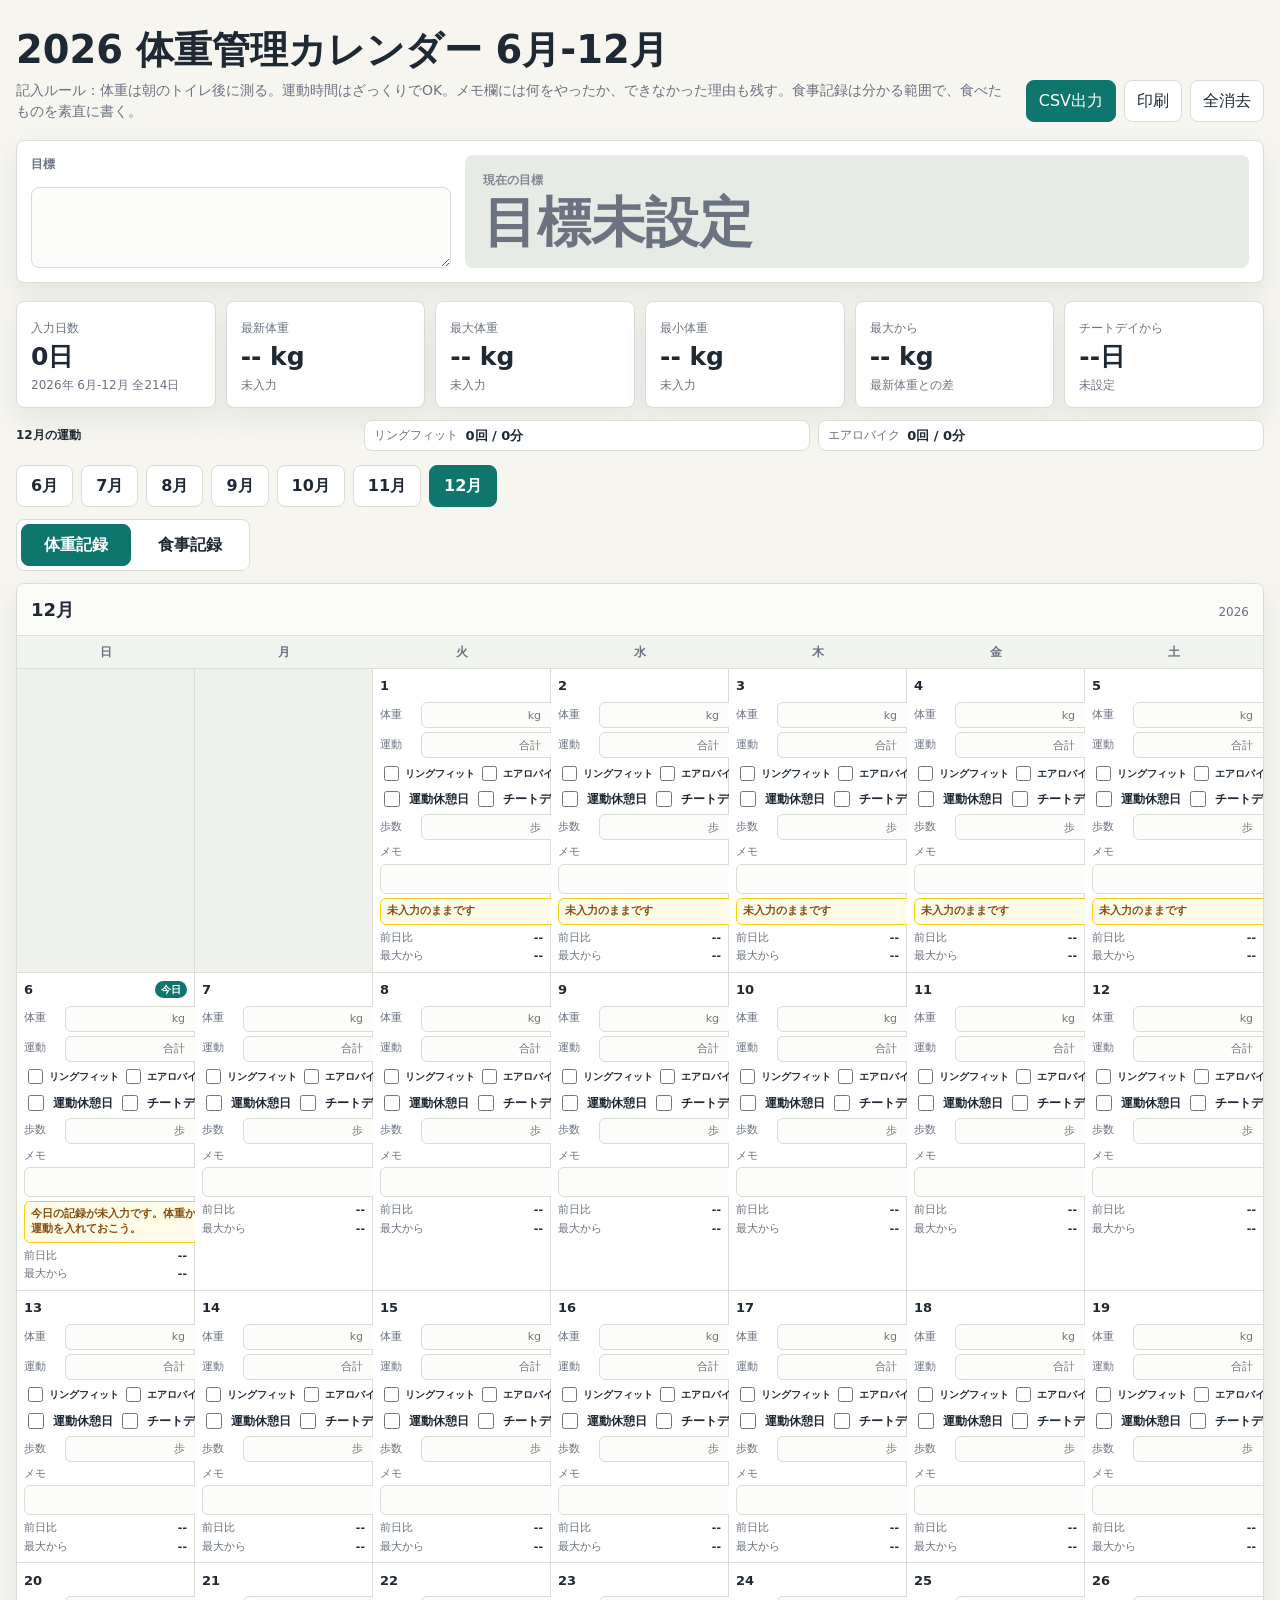
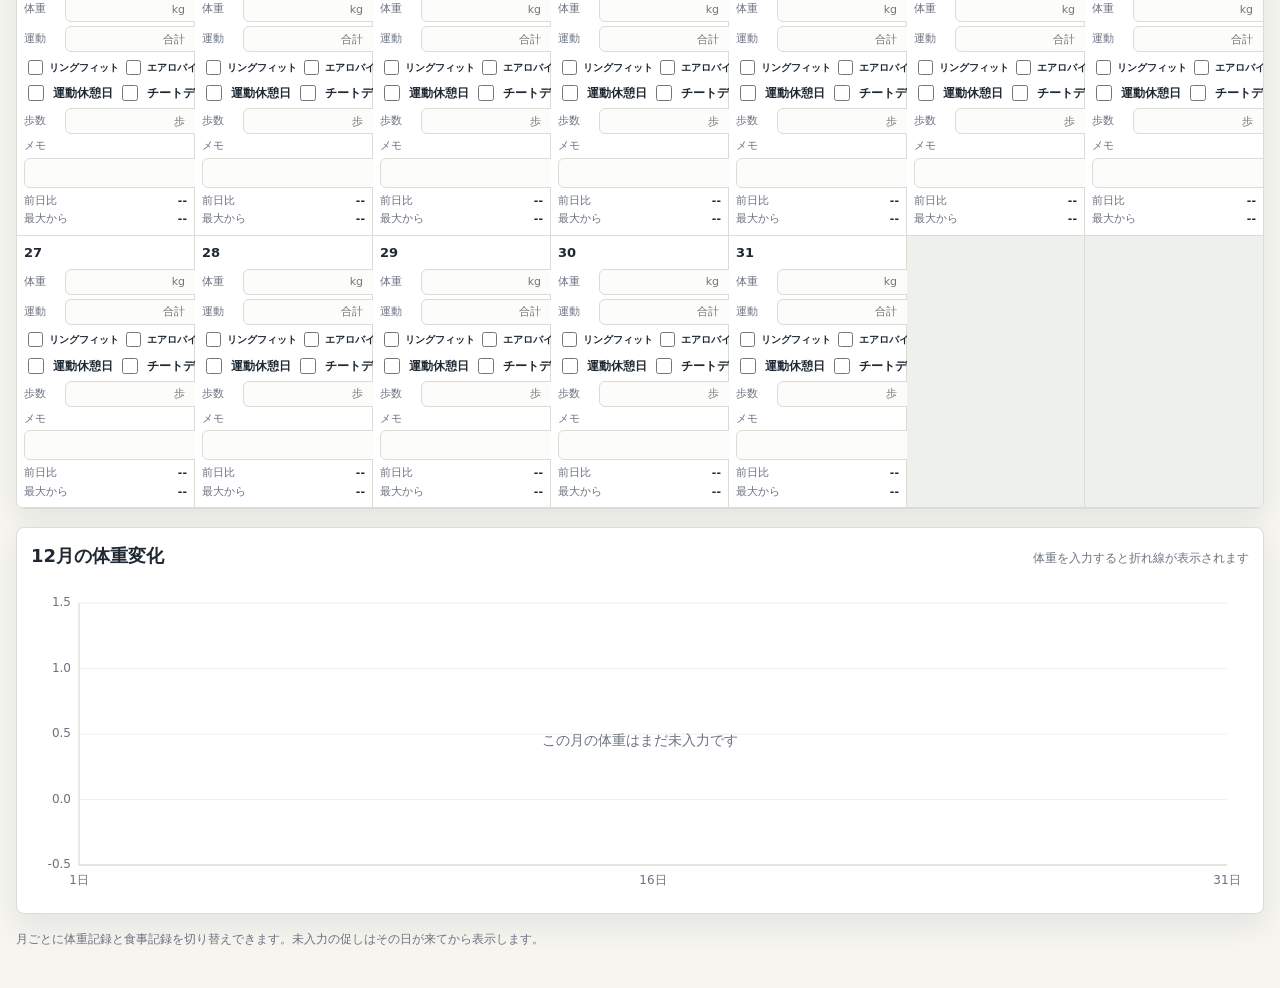
==== index.html @ 71cd5edc "Rename weight_calendar_2026.html to index.html" ====
<!doctype html>
<html lang="ja">
<head>
  <meta charset="utf-8">
  <meta name="viewport" content="width=device-width, initial-scale=1">
  <title>2026 体重管理カレンダー 6月-12月</title>
  <style>
    :root {
      color-scheme: light;
      --bg: #f6f5f0;
      --panel: #ffffff;
      --ink: #1f2933;
      --muted: #6b7280;
      --line: #d9ddd5;
      --accent: #0f766e;
      --accent-dark: #115e59;
      --gain: #b42318;
      --loss: #047857;
      --empty: #eef0eb;
      --shadow: 0 12px 30px rgba(31, 41, 51, 0.08);
    }

    * {
      box-sizing: border-box;
    }

    body {
      margin: 0;
      background: var(--bg);
      color: var(--ink);
      font-family: "Yu Gothic", "Hiragino Kaku Gothic ProN", Meiryo, system-ui, sans-serif;
      line-height: 1.5;
    }

    button,
    input {
      font: inherit;
    }

    .app {
      width: min(1480px, calc(100% - 32px));
      margin: 0 auto;
      padding: 28px 0 40px;
    }

    .topbar {
      display: grid;
      grid-template-columns: minmax(240px, 1fr) auto;
      gap: 18px;
      align-items: end;
      margin-bottom: 18px;
    }

    h1 {
      margin: 0;
      font-size: clamp(28px, 3vw, 42px);
      letter-spacing: 0;
      line-height: 1.15;
    }

    .subtitle {
      margin: 8px 0 0;
      color: var(--muted);
      font-size: 14px;
    }

    .actions {
      display: flex;
      flex-wrap: wrap;
      justify-content: flex-end;
      gap: 8px;
    }

    .button {
      min-height: 38px;
      border: 1px solid var(--line);
      border-radius: 8px;
      background: var(--panel);
      color: var(--ink);
      cursor: pointer;
      padding: 8px 12px;
    }

    .button.primary {
      border-color: var(--accent);
      background: var(--accent);
      color: #fff;
    }

    .button:hover {
      border-color: var(--accent);
    }

    .goal-panel {
      display: grid;
      grid-template-columns: minmax(240px, 420px) minmax(260px, 1fr);
      gap: 14px;
      align-items: stretch;
      margin-bottom: 18px;
      border: 1px solid var(--line);
      border-radius: 8px;
      background: var(--panel);
      box-shadow: var(--shadow);
      padding: 14px;
    }

    .goal-editor {
      display: grid;
      gap: 6px;
      color: var(--muted);
      font-size: 12px;
      font-weight: 700;
    }

    .goal-input {
      width: 100%;
      min-height: 74px;
      border: 1px solid var(--line);
      border-radius: 8px;
      background: #fcfcfb;
      color: var(--ink);
      padding: 9px 10px;
      resize: vertical;
    }

    .goal-input:focus {
      outline: 2px solid rgba(15, 118, 110, 0.2);
      border-color: var(--accent);
      background: #fff;
    }

    .goal-display {
      display: grid;
      align-content: center;
      min-height: 110px;
      border-radius: 8px;
      background: #0f766e;
      color: #fff;
      padding: 16px 18px;
    }

    .goal-display .label {
      font-size: 12px;
      font-weight: 700;
      opacity: 0.82;
    }

    .goal-display .text {
      margin-top: 5px;
      font-size: clamp(28px, 4.2vw, 58px);
      font-weight: 800;
      line-height: 1.08;
      white-space: pre-wrap;
      overflow-wrap: anywhere;
    }

    .goal-display.empty {
      background: #e7ebe5;
      color: var(--muted);
    }

    .summary {
      display: grid;
      grid-template-columns: repeat(6, minmax(150px, 1fr));
      gap: 10px;
      margin-bottom: 18px;
    }

    .metric {
      min-height: 86px;
      border: 1px solid var(--line);
      border-radius: 8px;
      background: var(--panel);
      box-shadow: var(--shadow);
      padding: 13px 14px;
    }

    .metric .label {
      color: var(--muted);
      font-size: 12px;
    }

    .metric .value {
      display: block;
      margin-top: 4px;
      font-size: 25px;
      font-weight: 700;
      line-height: 1.1;
    }

    .metric .note {
      display: block;
      margin-top: 5px;
      color: var(--muted);
      font-size: 12px;
      min-height: 18px;
    }

    .monthly-exercise-summary {
      display: grid;
      grid-template-columns: auto repeat(2, minmax(170px, auto));
      gap: 8px;
      align-items: center;
      margin: -6px 0 14px;
      color: var(--muted);
      font-size: 12px;
    }

    .exercise-summary-title {
      font-weight: 700;
      color: var(--ink);
    }

    .exercise-summary-item {
      display: inline-flex;
      align-items: center;
      gap: 7px;
      min-height: 30px;
      border: 1px solid var(--line);
      border-radius: 8px;
      background: var(--panel);
      padding: 5px 9px;
    }

    .exercise-summary-item b {
      color: var(--ink);
      font-size: 13px;
    }

    .month-tabs {
      display: flex;
      flex-wrap: wrap;
      gap: 8px;
      margin: 0 0 12px;
    }

    .view-tabs {
      display: inline-flex;
      gap: 4px;
      margin: 0 0 12px;
      border: 1px solid var(--line);
      border-radius: 8px;
      background: var(--panel);
      padding: 4px;
    }

    .tab-button,
    .view-button {
      min-height: 38px;
      border: 1px solid var(--line);
      border-radius: 8px;
      background: var(--panel);
      color: var(--ink);
      cursor: pointer;
      padding: 8px 14px;
      font-weight: 700;
    }

    .view-button {
      border-color: transparent;
      min-width: 110px;
    }

    .tab-button[aria-selected="true"],
    .view-button[aria-selected="true"] {
      border-color: var(--accent);
      background: var(--accent);
      color: #fff;
    }

    .months {
      display: block;
    }

    .month {
      border: 1px solid var(--line);
      border-radius: 8px;
      background: var(--panel);
      box-shadow: var(--shadow);
      overflow: hidden;
    }

    .month[hidden] {
      display: none;
    }

    .chart-panel {
      margin-top: 18px;
      border: 1px solid var(--line);
      border-radius: 8px;
      background: var(--panel);
      box-shadow: var(--shadow);
      padding: 14px;
    }

    .chart-title {
      display: flex;
      justify-content: space-between;
      align-items: baseline;
      gap: 12px;
      margin-bottom: 10px;
    }

    .chart-title strong {
      font-size: 18px;
    }

    .chart-title span {
      color: var(--muted);
      font-size: 12px;
    }

    .chart-wrap {
      position: relative;
      width: 100%;
      height: 320px;
    }

    #weightChart {
      display: block;
      width: 100%;
      height: 100%;
    }

    .calendar-view[hidden] {
      display: none;
    }

    .month-title {
      display: flex;
      align-items: baseline;
      justify-content: space-between;
      gap: 10px;
      padding: 12px 14px;
      border-bottom: 1px solid var(--line);
      background: #fbfbf8;
    }

    .month-title strong {
      font-size: 18px;
    }

    .month-title span {
      color: var(--muted);
      font-size: 12px;
    }

    .weekdays,
    .days {
      display: grid;
      grid-template-columns: repeat(7, minmax(0, 1fr));
    }

    .weekdays {
      border-bottom: 1px solid var(--line);
      background: #f1f3ef;
    }

    .weekday {
      padding: 7px 4px;
      color: var(--muted);
      text-align: center;
      font-size: 12px;
      font-weight: 700;
    }

    .day {
      min-height: 214px;
      border-right: 1px solid var(--line);
      border-bottom: 1px solid var(--line);
      padding: 7px;
      background: #fff;
    }

    .day:nth-child(7n) {
      border-right: 0;
    }

    .day.blank {
      background: var(--empty);
    }

    .date-row {
      display: flex;
      justify-content: space-between;
      align-items: center;
      gap: 4px;
      min-height: 20px;
      margin-bottom: 6px;
    }

    .date-num {
      font-size: 13px;
      font-weight: 700;
    }

    .today-badge {
      display: none;
      border-radius: 999px;
      background: var(--accent);
      color: #fff;
      padding: 1px 6px;
      font-size: 10px;
      font-weight: 700;
    }

    .day.today .today-badge {
      display: inline-block;
    }

    .fields {
      display: grid;
      gap: 4px;
    }

    .field {
      display: grid;
      grid-template-columns: 36px minmax(0, 1fr);
      align-items: center;
      gap: 5px;
      color: var(--muted);
      font-size: 11px;
    }

    .field span {
      white-space: nowrap;
    }

    .memo-field {
      display: grid;
      gap: 3px;
      color: var(--muted);
      font-size: 11px;
    }

    .meal-fields {
      display: grid;
      gap: 6px;
    }

    .meal-toggle-grid {
      display: grid;
      grid-template-columns: repeat(4, minmax(0, 1fr));
      gap: 4px;
    }

    .meal-toggle {
      display: flex;
      align-items: center;
      justify-content: flex-start;
      gap: 3px;
      min-height: 24px;
      color: var(--ink);
      font-size: 10px;
      font-weight: 700;
      white-space: nowrap;
    }

    .meal-toggle input {
      width: 14px;
      height: 14px;
      accent-color: var(--accent);
    }

    .meal-note-row {
      display: none;
    }

    .meal-note-row.active {
      display: grid;
    }

    .rest-row {
      display: flex;
      align-items: center;
      gap: 6px;
      min-height: 22px;
      color: var(--ink);
      font-size: 12px;
      font-weight: 700;
    }

    .daily-checks {
      display: grid;
      grid-template-columns: 1fr 1fr;
      gap: 4px;
    }

    .exercise-checks {
      display: grid;
      grid-template-columns: 1fr 1fr;
      gap: 3px;
    }

    .exercise-check {
      display: flex;
      align-items: center;
      gap: 3px;
      min-height: 22px;
      color: var(--ink);
      font-size: 10px;
      font-weight: 700;
      white-space: nowrap;
    }

    .exercise-check input {
      width: 15px;
      height: 15px;
      accent-color: var(--accent);
    }

    .rest-row input {
      width: 16px;
      height: 16px;
      accent-color: var(--accent);
    }

    .steps-field {
      display: grid;
    }

    .input-reminder {
      display: none;
      border: 1px solid #facc15;
      border-radius: 6px;
      background: #fefce8;
      color: #854d0e;
      padding: 5px 6px;
      font-size: 11px;
      font-weight: 700;
      line-height: 1.35;
    }

    .day.needs-input .input-reminder {
      display: block;
    }

    .weight-input,
    .minutes-input,
    .ring-fit-minutes-input,
    .exercise-bike-minutes-input,
    .steps-input,
    .memo-input {
      width: 100%;
      border: 1px solid var(--line);
      border-radius: 6px;
      padding: 5px 6px;
      background: #fcfcfb;
      color: var(--ink);
      text-align: right;
    }

    .weight-input,
    .minutes-input,
    .ring-fit-minutes-input,
    .exercise-bike-minutes-input,
    .steps-input {
      height: 26px;
    }

    .exercise-time-field {
      display: none;
    }

    .exercise-time-field.active {
      display: grid;
    }

    .memo-input,
    .meal-note-input {
      width: 100%;
      min-height: 30px;
      border: 1px solid var(--line);
      border-radius: 6px;
      background: #fcfcfb;
      color: var(--ink);
      padding: 5px 6px;
      font-size: 10px;
      resize: vertical;
      text-align: left;
    }

    .weight-input:focus,
    .minutes-input:focus,
    .ring-fit-minutes-input:focus,
    .exercise-bike-minutes-input:focus,
    .steps-input:focus,
    .meal-note-input:focus,
    .memo-input:focus {
      outline: 2px solid rgba(15, 118, 110, 0.2);
      border-color: var(--accent);
      background: #fff;
    }

    .calc {
      display: grid;
      gap: 2px;
      margin-top: 5px;
      font-size: 11px;
      color: var(--muted);
    }

    .calc-row {
      display: flex;
      justify-content: space-between;
      gap: 5px;
      min-height: 16px;
    }

    .calc-row b {
      color: var(--ink);
      font-weight: 700;
      white-space: nowrap;
    }

    .plus {
      color: var(--gain) !important;
    }

    .minus {
      color: var(--loss) !important;
    }

    .zero {
      color: var(--muted) !important;
    }

    .footer-note {
      margin: 16px 0 0;
      color: var(--muted);
      font-size: 12px;
    }

    @media (max-width: 1180px) {
      .summary {
        grid-template-columns: repeat(3, minmax(150px, 1fr));
      }

      .monthly-exercise-summary {
        grid-template-columns: 1fr;
      }

      .goal-panel {
        grid-template-columns: 1fr;
      }
    }

    @media (max-width: 760px) {
      .app {
        width: min(100% - 18px, 1480px);
        padding-top: 18px;
      }

      .topbar {
        grid-template-columns: 1fr;
        align-items: start;
      }

      .actions {
        justify-content: flex-start;
      }

      .summary {
        grid-template-columns: repeat(2, minmax(0, 1fr));
      }

      .day {
        min-height: 220px;
        padding: 5px;
      }

      .field {
        grid-template-columns: 32px minmax(0, 1fr);
      }
    }

    @media print {
      body {
        background: #fff;
      }

      .app {
        width: 100%;
        padding: 0;
      }

      .actions,
      .footer-note {
        display: none;
      }

      .month,
      .metric {
        break-inside: avoid;
        box-shadow: none;
      }
    }
  </style>
</head>
<body>
  <main class="app">
    <section class="topbar" aria-label="体重管理カレンダー">
      <div>
        <h1>2026 体重管理カレンダー 6月-12月</h1>
        <p class="subtitle">記入ルール：体重は朝のトイレ後に測る。運動時間はざっくりでOK。メモ欄には何をやったか、できなかった理由も残す。食事記録は分かる範囲で、食べたものを素直に書く。</p>
      </div>
      <div class="actions">
        <button class="button primary" id="exportCsv" type="button">CSV出力</button>
        <button class="button" id="printPage" type="button">印刷</button>
        <button class="button" id="clearAll" type="button">全消去</button>
      </div>
    </section>

    <section class="goal-panel" aria-label="目標">
      <label class="goal-editor">
        <span>目標</span>
        <textarea class="goal-input" id="goalInput" rows="3" aria-label="目標を入力"></textarea>
      </label>
      <div class="goal-display empty" id="goalDisplay" aria-live="polite">
        <span class="label">現在の目標</span>
        <span class="text" id="goalText">目標未設定</span>
      </div>
    </section>

    <section class="summary" aria-label="年間サマリー">
      <div class="metric">
        <span class="label">入力日数</span>
        <span class="value" id="countValue">0日</span>
        <span class="note">2026年 6月-12月 全214日</span>
      </div>
      <div class="metric">
        <span class="label">最新体重</span>
        <span class="value" id="latestValue">-- kg</span>
        <span class="note" id="latestDate">未入力</span>
      </div>
      <div class="metric">
        <span class="label">最大体重</span>
        <span class="value" id="maxValue">-- kg</span>
        <span class="note" id="maxDate">未入力</span>
      </div>
      <div class="metric">
        <span class="label">最小体重</span>
        <span class="value" id="minValue">-- kg</span>
        <span class="note" id="minDate">未入力</span>
      </div>
      <div class="metric">
        <span class="label">最大から</span>
        <span class="value" id="fromMaxValue">-- kg</span>
        <span class="note">最新体重との差</span>
      </div>
      <div class="metric">
        <span class="label">チートデイから</span>
        <span class="value" id="cheatDayValue">--日</span>
        <span class="note" id="cheatDayDate">未設定</span>
      </div>
    </section>

    <section class="monthly-exercise-summary" aria-label="月別運動サマリー">
      <span class="exercise-summary-title" id="monthlyExerciseTitle">6月の運動</span>
      <span class="exercise-summary-item">リングフィット <b id="ringFitMonthSummary">0回 / 0分</b></span>
      <span class="exercise-summary-item">エアロバイク <b id="exerciseBikeMonthSummary">0回 / 0分</b></span>
    </section>

    <nav class="month-tabs" id="monthTabs" aria-label="月切り替え"></nav>
    <nav class="view-tabs" id="viewTabs" aria-label="記録切り替え">
      <button class="view-button" type="button" data-view="body" aria-selected="true">体重記録</button>
      <button class="view-button" type="button" data-view="meal" aria-selected="false">食事記録</button>
    </nav>
    <section class="months" id="months" aria-label="2026年カレンダー"></section>

    <section class="chart-panel" aria-label="月別体重変化グラフ">
      <div class="chart-title">
        <strong id="chartTitle">体重変化</strong>
        <span id="chartNote">入力済み体重を日別に表示</span>
      </div>
      <div class="chart-wrap">
        <canvas id="weightChart" aria-label="体重変化の折れ線グラフ"></canvas>
      </div>
    </section>

    <p class="footer-note">月ごとに体重記録と食事記録を切り替えできます。未入力の促しはその日が来てから表示します。</p>
  </main>

  <script>
    const YEAR = 2026;
    const START_MONTH = 6;
    const END_MONTH = 12;
    const STORAGE_KEY = "weight-calendar-2026";
    const ACTIVITY_STORAGE_KEY = "weight-calendar-2026-activity";
    const MEAL_STORAGE_KEY = "weight-calendar-2026-meals";
    const GOAL_STORAGE_KEY = "weight-calendar-2026-goal";
    const monthNames = ["1月", "2月", "3月", "4月", "5月", "6月", "7月", "8月", "9月", "10月", "11月", "12月"];
    const weekdays = ["日", "月", "火", "水", "木", "金", "土"];
    const goalInput = document.getElementById("goalInput");
    const goalDisplay = document.getElementById("goalDisplay");
    const goalText = document.getElementById("goalText");
    const monthTabsEl = document.getElementById("monthTabs");
    const viewTabsEl = document.getElementById("viewTabs");
    const monthsEl = document.getElementById("months");
    const monthlyExerciseTitle = document.getElementById("monthlyExerciseTitle");
    const ringFitMonthSummary = document.getElementById("ringFitMonthSummary");
    const exerciseBikeMonthSummary = document.getElementById("exerciseBikeMonthSummary");
    const chartCanvas = document.getElementById("weightChart");
    const chartTitle = document.getElementById("chartTitle");
    const chartNote = document.getElementById("chartNote");
    const inputs = new Map();
    let weights = loadWeights();
    let activities = loadActivities();
    let meals = loadMeals();
    let goal = loadGoal();
    let activeMonth = START_MONTH;
    let activeView = "body";
    pruneWeightsToVisibleRange();
    pruneActivitiesToVisibleRange();
    pruneMealsToVisibleRange();
    updateGoalDisplay(goal);

    function dateKey(year, month, day) {
      return `${year}-${String(month).padStart(2, "0")}-${String(day).padStart(2, "0")}`;
    }

    function formatDate(key) {
      const [, month, day] = key.split("-");
      return `${Number(month)}月${Number(day)}日`;
    }

    function loadWeights() {
      try {
        const raw = localStorage.getItem(STORAGE_KEY);
        return raw ? JSON.parse(raw) : {};
      } catch {
        return {};
      }
    }

    function loadActivities() {
      try {
        const raw = localStorage.getItem(ACTIVITY_STORAGE_KEY);
        return raw ? JSON.parse(raw) : {};
      } catch {
        return {};
      }
    }

    function loadMeals() {
      try {
        const raw = localStorage.getItem(MEAL_STORAGE_KEY);
        return raw ? JSON.parse(raw) : {};
      } catch {
        return {};
      }
    }

    function loadGoal() {
      return localStorage.getItem(GOAL_STORAGE_KEY) ?? "";
    }

    function saveWeights() {
      localStorage.setItem(STORAGE_KEY, JSON.stringify(weights));
    }

    function saveActivities() {
      localStorage.setItem(ACTIVITY_STORAGE_KEY, JSON.stringify(activities));
    }

    function saveMeals() {
      localStorage.setItem(MEAL_STORAGE_KEY, JSON.stringify(meals));
    }

    function saveGoal() {
      localStorage.setItem(GOAL_STORAGE_KEY, goal);
    }

    function updateGoalDisplay(value) {
      const text = value.trim();
      goalInput.value = value;
      goalDisplay.classList.toggle("empty", text === "");
      goalText.textContent = text || "目標未設定";
    }

    function pruneWeightsToVisibleRange() {
      const visibleKeys = new Set(allDateKeys());
      let changed = false;
      for (const key of Object.keys(weights)) {
        if (!visibleKeys.has(key)) {
          delete weights[key];
          changed = true;
        }
      }
      if (changed) saveWeights();
    }

    function pruneActivitiesToVisibleRange() {
      const visibleKeys = new Set(allDateKeys());
      let changed = false;
      for (const key of Object.keys(activities)) {
        if (!visibleKeys.has(key)) {
          delete activities[key];
          changed = true;
        }
      }
      if (changed) saveActivities();
    }

    function pruneMealsToVisibleRange() {
      const visibleKeys = new Set(allDateKeys());
      let changed = false;
      for (const key of Object.keys(meals)) {
        if (!visibleKeys.has(key)) {
          delete meals[key];
          changed = true;
        }
      }
      if (changed) saveMeals();
    }

    function getActivity(key) {
      return {
        minutes: "",
        ringFitMinutes: "",
        exerciseBikeMinutes: "",
        rest: false,
        cheatDay: false,
        steps: "",
        ringFit: false,
        exerciseBike: false,
        memo: "",
        ...(activities[key] ?? {})
      };
    }

    function setActivityField(key, field, value) {
      const current = getActivity(key);
      const next = { ...current, [field]: value };
      if (
        next.minutes === "" &&
        next.ringFitMinutes === "" &&
        next.exerciseBikeMinutes === "" &&
        !next.rest &&
        !next.cheatDay &&
        next.steps === "" &&
        !next.ringFit &&
        !next.exerciseBike &&
        next.memo === ""
      ) {
        delete activities[key];
      } else {
        activities[key] = next;
      }
      saveActivities();
      updateMonthlyExerciseSummary();
    }

    function parseMinutes(value) {
      if (value === "") return 0;
      const minutes = Number(value);
      return Number.isFinite(minutes) ? minutes : 0;
    }

    function calculateExerciseTotal(activity) {
      const hasSplitMinutes = activity.ringFitMinutes !== "" || activity.exerciseBikeMinutes !== "";
      const total = parseMinutes(activity.ringFitMinutes) + parseMinutes(activity.exerciseBikeMinutes);
      if (total > 0) return String(total);
      if (activity.rest) return "0";
      if (!hasSplitMinutes) return activity.minutes ?? "";
      return "";
    }

    function updateExerciseTotal(minutesInput, ringFitMinutesInput, exerciseBikeMinutesInput, restChecked) {
      const total = parseMinutes(ringFitMinutesInput.value) + parseMinutes(exerciseBikeMinutesInput.value);
      minutesInput.value = total > 0 ? String(total) : restChecked ? "0" : "";
      return minutesInput.value;
    }

    function toggleExerciseTimeField(row, checked) {
      row.classList.toggle("active", checked);
    }

    function formatExerciseMinutes(minutes) {
      if (minutes < 60) return `${minutes}分`;
      const hours = Math.floor(minutes / 60);
      const restMinutes = minutes % 60;
      return restMinutes === 0 ? `${hours}時間` : `${hours}時間${restMinutes}分`;
    }

    function getMonthlyExerciseStats(month) {
      const daysInMonth = new Date(YEAR, month, 0).getDate();
      const stats = {
        ringFitCount: 0,
        ringFitMinutes: 0,
        exerciseBikeCount: 0,
        exerciseBikeMinutes: 0
      };

      for (let day = 1; day <= daysInMonth; day += 1) {
        const activity = getActivity(dateKey(YEAR, month, day));
        if (activity.ringFit) stats.ringFitCount += 1;
        if (activity.exerciseBike) stats.exerciseBikeCount += 1;
        stats.ringFitMinutes += parseMinutes(activity.ringFitMinutes);
        stats.exerciseBikeMinutes += parseMinutes(activity.exerciseBikeMinutes);
      }

      return stats;
    }

    function updateMonthlyExerciseSummary() {
      const stats = getMonthlyExerciseStats(activeMonth);
      monthlyExerciseTitle.textContent = `${activeMonth}月の運動`;
      ringFitMonthSummary.textContent = `${stats.ringFitCount}回 / ${formatExerciseMinutes(stats.ringFitMinutes)}`;
      exerciseBikeMonthSummary.textContent = `${stats.exerciseBikeCount}回 / ${formatExerciseMinutes(stats.exerciseBikeMinutes)}`;
    }

    function getMeal(key) {
      const meal = meals[key] ?? {};
      const breakfast = meal.breakfast ?? meal.memo ?? "";
      const lunch = meal.lunch ?? "";
      const dinner = meal.dinner ?? "";
      const snack = meal.snack ?? "";
      return {
        breakfast,
        breakfastEnabled: meal.breakfastEnabled ?? breakfast !== "",
        lunch,
        lunchEnabled: meal.lunchEnabled ?? lunch !== "",
        dinner,
        dinnerEnabled: meal.dinnerEnabled ?? dinner !== "",
        snack,
        snackEnabled: meal.snackEnabled ?? snack !== ""
      };
    }

    function setMealField(key, field, value) {
      const current = getMeal(key);
      const next = { ...current, [field]: value };
      if (
        next.breakfast === "" &&
        !next.breakfastEnabled &&
        next.lunch === "" &&
        !next.lunchEnabled &&
        next.dinner === "" &&
        !next.dinnerEnabled &&
        next.snack === "" &&
        !next.snackEnabled
      ) {
        delete meals[key];
      } else {
        meals[key] = next;
      }
      saveMeals();
    }

    function ensureMealBullet(input) {
      if (input.value.trim() !== "") return;
      input.value = "・";
      autoResizeTextarea(input);
    }

    function autoResizeTextarea(input) {
      input.style.height = "auto";
      input.style.height = `${input.scrollHeight}px`;
    }

    function handleMealBulletKeydown(event) {
      if (event.key !== "Enter") return;
      event.preventDefault();

      const input = event.currentTarget;
      const start = input.selectionStart;
      const end = input.selectionEnd;
      const insert = "\n・";
      input.value = `${input.value.slice(0, start)}${insert}${input.value.slice(end)}`;
      const cursor = start + insert.length;
      input.setSelectionRange(cursor, cursor);
      autoResizeTextarea(input);
      input.dispatchEvent(new Event("input", { bubbles: true }));
    }

    function isPastDate(key) {
      const [year, month, day] = key.split("-").map(Number);
      const target = new Date(year, month - 1, day);
      const today = new Date();
      today.setHours(0, 0, 0, 0);
      return target < today;
    }

    function isTodayDate(key) {
      const [year, month, day] = key.split("-").map(Number);
      const today = new Date();
      return today.getFullYear() === year && today.getMonth() + 1 === month && today.getDate() === day;
    }

    function hasDateArrived(key) {
      const [year, month, day] = key.split("-").map(Number);
      const target = new Date(year, month - 1, day);
      const today = new Date();
      today.setHours(0, 0, 0, 0);
      return target <= today;
    }

    function localDateFromKey(key) {
      const [year, month, day] = key.split("-").map(Number);
      const date = new Date(year, month - 1, day);
      date.setHours(0, 0, 0, 0);
      return date;
    }

    function updateCheatDaySummary() {
      const today = new Date();
      today.setHours(0, 0, 0, 0);
      const latestCheatKey = allDateKeys()
        .filter((key) => getActivity(key).cheatDay && localDateFromKey(key) <= today)
        .at(-1);

      if (!latestCheatKey) {
        document.getElementById("cheatDayValue").textContent = "--日";
        document.getElementById("cheatDayDate").textContent = "未設定";
        return;
      }

      const diffDays = Math.round((today - localDateFromKey(latestCheatKey)) / 86400000);
      document.getElementById("cheatDayValue").textContent = `${diffDays}日`;
      document.getElementById("cheatDayDate").textContent = `前回 ${formatDate(latestCheatKey)}`;
    }

    function updateInputReminder(dayEl, key, weightValue, minutesValue, restChecked, stepsValue, memoValue) {
      const reminderEl = dayEl.querySelector("[data-input-reminder]");
      const ringFitChecked = dayEl.querySelector(".ring-fit-check")?.checked ?? false;
      const exerciseBikeChecked = dayEl.querySelector(".exercise-bike-check")?.checked ?? false;
      const cheatDayChecked = dayEl.querySelector(".cheat-day-check")?.checked ?? false;
      const hasAnyInput = weightValue !== "" || minutesValue !== "" || restChecked || cheatDayChecked || stepsValue !== "" || ringFitChecked || exerciseBikeChecked || memoValue.trim() !== "";
      const showReminder = hasDateArrived(key) && !hasAnyInput;
      dayEl.classList.toggle("needs-input", showReminder);

      if (!showReminder) {
        reminderEl.textContent = "";
      } else if (isTodayDate(key)) {
        reminderEl.textContent = "今日の記録が未入力です。体重か運動を入れておこう。";
      } else {
        reminderEl.textContent = "未入力のままです";
      }
    }

    function clearInputReminders() {
      document.querySelectorAll(".day.needs-input").forEach((day) => {
        day.classList.remove("needs-input");
        const reminderEl = day.querySelector("[data-input-reminder]");
        if (reminderEl) reminderEl.textContent = "";
      });
    }

    function parseWeight(value) {
      if (value === "" || value == null) return null;
      const number = Number(value);
      return Number.isFinite(number) ? number : null;
    }

    function signed(value) {
      if (value == null) return "--";
      const rounded = Math.round(value * 10) / 10;
      if (Object.is(rounded, -0) || rounded === 0) return "+0.0";
      return `${rounded > 0 ? "+" : ""}${rounded.toFixed(1)}`;
    }

    function classForDiff(value) {
      if (value == null) return "";
      if (value > 0) return "plus";
      if (value < 0) return "minus";
      return "zero";
    }

    function allDateKeys() {
      const keys = [];
      for (let month = START_MONTH; month <= END_MONTH; month += 1) {
        const days = new Date(YEAR, month, 0).getDate();
        for (let day = 1; day <= days; day += 1) {
          keys.push(dateKey(YEAR, month, day));
        }
      }
      return keys;
    }

    function previousDateKey(key) {
      const [year, month, day] = key.split("-").map(Number);
      const date = new Date(year, month - 1, day);
      date.setDate(date.getDate() - 1);
      if (date.getFullYear() !== YEAR || date.getMonth() + 1 < START_MONTH) return null;
      return dateKey(date.getFullYear(), date.getMonth() + 1, date.getDate());
    }

    function getEntries() {
      return allDateKeys()
        .map((key) => ({ key, weight: parseWeight(weights[key]) }))
        .filter((entry) => entry.weight != null);
    }

    function getStats() {
      const entries = getEntries();
      if (entries.length === 0) return { entries };

      const latest = entries[entries.length - 1];
      const max = entries.reduce((best, entry) => entry.weight > best.weight ? entry : best, entries[0]);
      const min = entries.reduce((best, entry) => entry.weight < best.weight ? entry : best, entries[0]);
      return { entries, latest, max, min };
    }

    function updateSummary(stats) {
      document.getElementById("countValue").textContent = `${stats.entries.length}日`;
      updateCheatDaySummary();

      if (stats.entries.length === 0) {
        document.getElementById("latestValue").textContent = "-- kg";
        document.getElementById("latestDate").textContent = "未入力";
        document.getElementById("maxValue").textContent = "-- kg";
        document.getElementById("maxDate").textContent = "未入力";
        document.getElementById("minValue").textContent = "-- kg";
        document.getElementById("minDate").textContent = "未入力";
        document.getElementById("fromMaxValue").textContent = "-- kg";
        document.getElementById("fromMaxValue").className = "value";
        return;
      }

      const fromMax = stats.latest.weight - stats.max.weight;
      const fromMaxEl = document.getElementById("fromMaxValue");
      document.getElementById("latestValue").textContent = `${stats.latest.weight.toFixed(1)} kg`;
      document.getElementById("latestDate").textContent = formatDate(stats.latest.key);
      document.getElementById("maxValue").textContent = `${stats.max.weight.toFixed(1)} kg`;
      document.getElementById("maxDate").textContent = formatDate(stats.max.key);
      document.getElementById("minValue").textContent = `${stats.min.weight.toFixed(1)} kg`;
      document.getElementById("minDate").textContent = formatDate(stats.min.key);
      fromMaxEl.textContent = `${signed(fromMax)} kg`;
      fromMaxEl.className = `value ${classForDiff(fromMax)}`;
    }

    function updateCalculations() {
      const stats = getStats();
      const maxWeight = stats.max ? stats.max.weight : null;

      for (const key of allDateKeys()) {
        const weight = parseWeight(weights[key]);
        const dayEl = document.querySelector(`[data-day="${key}"]`);
        const prevEl = dayEl.querySelector("[data-prev]");
        const maxEl = dayEl.querySelector("[data-max]");

        if (weight == null) {
          prevEl.textContent = "--";
          prevEl.className = "";
          maxEl.textContent = "--";
          maxEl.className = "";
          continue;
        }

        const previousKey = previousDateKey(key);
        const previousWeight = previousKey ? parseWeight(weights[previousKey]) : null;
        const prevDiff = previousWeight == null ? null : weight - previousWeight;
        const maxDiff = maxWeight == null ? null : weight - maxWeight;

        prevEl.textContent = prevDiff == null ? "--" : `${signed(prevDiff)} kg`;
        prevEl.className = classForDiff(prevDiff);
        maxEl.textContent = maxDiff == null ? "--" : `${signed(maxDiff)} kg`;
        maxEl.className = classForDiff(maxDiff);
      }

      updateSummary(stats);
      updateMonthlyExerciseSummary();
      drawWeightChart(activeMonth);
    }

    function drawWeightChart(month) {
      const ctx = chartCanvas.getContext("2d");
      const rect = chartCanvas.getBoundingClientRect();
      const dpr = window.devicePixelRatio || 1;
      const width = Math.max(320, Math.floor(rect.width));
      const height = Math.max(220, Math.floor(rect.height));
      chartCanvas.width = Math.floor(width * dpr);
      chartCanvas.height = Math.floor(height * dpr);
      ctx.setTransform(dpr, 0, 0, dpr, 0, 0);
      ctx.clearRect(0, 0, width, height);

      const daysInMonth = new Date(YEAR, month, 0).getDate();
      const points = [];
      for (let day = 1; day <= daysInMonth; day += 1) {
        const key = dateKey(YEAR, month, day);
        const weight = parseWeight(weights[key]);
        if (weight != null) points.push({ day, weight });
      }

      chartTitle.textContent = `${monthNames[month - 1]}の体重変化`;
      chartNote.textContent = points.length > 0 ? `${points.length}日分入力済み` : "体重を入力すると折れ線が表示されます";

      const padding = { top: 24, right: 22, bottom: 34, left: 48 };
      const plotWidth = width - padding.left - padding.right;
      const plotHeight = height - padding.top - padding.bottom;
      const axisColor = "#cfd6cf";
      const gridColor = "#edf0ea";
      const textColor = "#6b7280";
      const lineColor = "#0f766e";

      ctx.lineWidth = 1;
      ctx.strokeStyle = gridColor;
      ctx.fillStyle = textColor;
      ctx.font = "12px system-ui, sans-serif";
      ctx.textAlign = "right";
      ctx.textBaseline = "middle";

      const rawMin = points.length ? Math.min(...points.map((point) => point.weight)) : 0;
      const rawMax = points.length ? Math.max(...points.map((point) => point.weight)) : 1;
      const rangePad = Math.max(0.5, (rawMax - rawMin) * 0.18);
      let minWeight = Math.floor((rawMin - rangePad) * 10) / 10;
      let maxWeight = Math.ceil((rawMax + rangePad) * 10) / 10;
      if (minWeight === maxWeight) {
        minWeight -= 0.5;
        maxWeight += 0.5;
      }

      for (let i = 0; i <= 4; i += 1) {
        const y = padding.top + (plotHeight / 4) * i;
        const value = maxWeight - ((maxWeight - minWeight) / 4) * i;
        ctx.beginPath();
        ctx.moveTo(padding.left, y);
        ctx.lineTo(width - padding.right, y);
        ctx.stroke();
        ctx.fillText(`${value.toFixed(1)}`, padding.left - 8, y);
      }

      ctx.strokeStyle = axisColor;
      ctx.beginPath();
      ctx.moveTo(padding.left, padding.top);
      ctx.lineTo(padding.left, height - padding.bottom);
      ctx.lineTo(width - padding.right, height - padding.bottom);
      ctx.stroke();

      ctx.fillStyle = textColor;
      ctx.textAlign = "center";
      ctx.textBaseline = "top";
      const xLabels = [1, Math.ceil(daysInMonth / 2), daysInMonth];
      xLabels.forEach((day) => {
        const x = padding.left + ((day - 1) / (daysInMonth - 1)) * plotWidth;
        ctx.fillText(`${day}日`, x, height - padding.bottom + 10);
      });

      if (points.length === 0) {
        ctx.fillStyle = textColor;
        ctx.font = "14px system-ui, sans-serif";
        ctx.fillText("この月の体重はまだ未入力です", width / 2, padding.top + plotHeight / 2);
        return;
      }

      const toX = (day) => padding.left + ((day - 1) / (daysInMonth - 1)) * plotWidth;
      const toY = (weight) => padding.top + ((maxWeight - weight) / (maxWeight - minWeight)) * plotHeight;

      if (points.length > 1) {
        ctx.strokeStyle = lineColor;
        ctx.lineWidth = 3;
        ctx.beginPath();
        points.forEach((point, index) => {
          const x = toX(point.day);
          const y = toY(point.weight);
          if (index === 0) ctx.moveTo(x, y);
          else ctx.lineTo(x, y);
        });
        ctx.stroke();
      }

      points.forEach((point) => {
        const x = toX(point.day);
        const y = toY(point.weight);
        ctx.fillStyle = "#ffffff";
        ctx.strokeStyle = lineColor;
        ctx.lineWidth = 2;
        ctx.beginPath();
        ctx.arc(x, y, 4, 0, Math.PI * 2);
        ctx.fill();
        ctx.stroke();
      });
    }

    function setActiveMonth(month) {
      activeMonth = month;
      document.querySelectorAll(".tab-button").forEach((button) => {
        const selected = Number(button.dataset.month) === month;
        button.setAttribute("aria-selected", String(selected));
      });

      document.querySelectorAll(".month").forEach((section) => {
        section.hidden = Number(section.dataset.month) !== month;
      });
      updateMonthlyExerciseSummary();
      drawWeightChart(activeMonth);
    }

    function setActiveView(view) {
      activeView = view;
      viewTabsEl.querySelectorAll(".view-button").forEach((button) => {
        button.setAttribute("aria-selected", String(button.dataset.view === view));
      });
      document.querySelectorAll(".calendar-view").forEach((viewEl) => {
        viewEl.hidden = viewEl.dataset.view !== view;
      });
    }

    function renderCalendar() {
      const today = new Date();
      const todayKey = today.getFullYear() === YEAR ? dateKey(YEAR, today.getMonth() + 1, today.getDate()) : "";
      const currentMonth = today.getFullYear() === YEAR && today.getMonth() + 1 >= START_MONTH && today.getMonth() + 1 <= END_MONTH
        ? today.getMonth() + 1
        : START_MONTH;
      activeMonth = currentMonth;

      for (let month = START_MONTH; month <= END_MONTH; month += 1) {
        const tabButton = document.createElement("button");
        tabButton.className = "tab-button";
        tabButton.type = "button";
        tabButton.dataset.month = String(month);
        tabButton.setAttribute("role", "tab");
        tabButton.setAttribute("aria-selected", "false");
        tabButton.textContent = monthNames[month - 1];
        tabButton.addEventListener("click", () => setActiveMonth(month));
        monthTabsEl.appendChild(tabButton);

        const section = document.createElement("section");
        section.className = "month";
        section.dataset.month = String(month);
        section.hidden = month !== currentMonth;
        section.innerHTML = `
          <div class="month-title">
            <strong>${monthNames[month - 1]}</strong>
            <span>${YEAR}</span>
          </div>
          <div class="calendar-view body-view" data-view="body">
            <div class="weekdays">${weekdays.map((day) => `<div class="weekday">${day}</div>`).join("")}</div>
            <div class="days body-days"></div>
          </div>
          <div class="calendar-view meal-view" data-view="meal" hidden>
            <div class="weekdays">${weekdays.map((day) => `<div class="weekday">${day}</div>`).join("")}</div>
            <div class="days meal-days"></div>
          </div>
        `;

        const daysEl = section.querySelector(".body-days");
        const mealDaysEl = section.querySelector(".meal-days");
        const firstDay = new Date(YEAR, month - 1, 1).getDay();
        const daysInMonth = new Date(YEAR, month, 0).getDate();

        for (let i = 0; i < firstDay; i += 1) {
          const blank = document.createElement("div");
          blank.className = "day blank";
          daysEl.appendChild(blank);
          mealDaysEl.appendChild(blank.cloneNode());
        }

        for (let day = 1; day <= daysInMonth; day += 1) {
          const key = dateKey(YEAR, month, day);
          const dayEl = document.createElement("div");
          dayEl.className = `day${key === todayKey ? " today" : ""}`;
          dayEl.dataset.day = key;
          const activity = getActivity(key);
          if (activity.rest) dayEl.classList.add("rest");
          dayEl.innerHTML = `
            <div class="date-row">
              <span class="date-num">${day}</span>
              <span class="today-badge">今日</span>
            </div>
            <div class="fields">
              <label class="field">
                <span>体重</span>
                <input class="weight-input" inputmode="decimal" type="number" min="0" max="300" step="0.1" aria-label="${month}月${day}日の体重" placeholder="kg">
              </label>
              <label class="field">
                <span>運動</span>
                <input class="minutes-input" inputmode="numeric" type="number" min="0" max="1200" step="1" aria-label="${month}月${day}日の運動時間合計" placeholder="合計" readonly>
              </label>
              <div class="exercise-checks">
                <label class="exercise-check">
                  <input class="ring-fit-check" type="checkbox" aria-label="${month}月${day}日にリングフィットを実施">
                  <span>リングフィット</span>
                </label>
                <label class="exercise-check">
                  <input class="exercise-bike-check" type="checkbox" aria-label="${month}月${day}日にエアロバイクを実施">
                  <span>エアロバイク</span>
                </label>
              </div>
              <label class="field exercise-time-field" data-exercise-time-row="ringFit">
                <span>リング</span>
                <input class="ring-fit-minutes-input" inputmode="numeric" type="number" min="0" max="600" step="1" aria-label="${month}月${day}日のリングフィット時間" placeholder="分">
              </label>
              <label class="field exercise-time-field" data-exercise-time-row="exerciseBike">
                <span>バイク</span>
                <input class="exercise-bike-minutes-input" inputmode="numeric" type="number" min="0" max="600" step="1" aria-label="${month}月${day}日のエアロバイク時間" placeholder="分">
              </label>
              <div class="daily-checks">
                <label class="rest-row">
                  <input class="rest-check" type="checkbox" aria-label="${month}月${day}日を運動休憩日にする">
                  <span>運動休憩日</span>
                </label>
                <label class="rest-row">
                  <input class="cheat-day-check" type="checkbox" aria-label="${month}月${day}日をチートデイにする">
                  <span>チートデイ</span>
                </label>
              </div>
              <label class="field steps-field">
                <span>歩数</span>
                <input class="steps-input" inputmode="numeric" type="number" min="0" max="100000" step="1" aria-label="${month}月${day}日の歩数" placeholder="歩">
              </label>
              <label class="memo-field">
                <span>メモ</span>
                <textarea class="memo-input" rows="1" aria-label="${month}月${day}日のメモ"></textarea>
              </label>
              <div class="input-reminder" data-input-reminder aria-live="polite"></div>
            </div>
            <div class="calc" aria-live="polite">
              <span class="calc-row"><span>前日比</span><b data-prev>--</b></span>
              <span class="calc-row"><span>最大から</span><b data-max>--</b></span>
            </div>
          `;

          const input = dayEl.querySelector(".weight-input");
          const minutesInput = dayEl.querySelector(".minutes-input");
          const ringFitMinutesInput = dayEl.querySelector(".ring-fit-minutes-input");
          const exerciseBikeMinutesInput = dayEl.querySelector(".exercise-bike-minutes-input");
          const ringFitTimeRow = dayEl.querySelector('[data-exercise-time-row="ringFit"]');
          const exerciseBikeTimeRow = dayEl.querySelector('[data-exercise-time-row="exerciseBike"]');
          const restCheck = dayEl.querySelector(".rest-check");
          const cheatDayCheck = dayEl.querySelector(".cheat-day-check");
          const stepsInput = dayEl.querySelector(".steps-input");
          const ringFitCheck = dayEl.querySelector(".ring-fit-check");
          const exerciseBikeCheck = dayEl.querySelector(".exercise-bike-check");
          const memoInput = dayEl.querySelector(".memo-input");
          input.value = weights[key] ?? "";
          ringFitMinutesInput.value = activity.ringFitMinutes ?? "";
          exerciseBikeMinutesInput.value = activity.exerciseBikeMinutes ?? "";
          minutesInput.value = calculateExerciseTotal(activity);
          restCheck.checked = Boolean(activity.rest);
          cheatDayCheck.checked = Boolean(activity.cheatDay);
          stepsInput.value = activity.steps ?? "";
          ringFitCheck.checked = Boolean(activity.ringFit);
          exerciseBikeCheck.checked = Boolean(activity.exerciseBike);
          toggleExerciseTimeField(ringFitTimeRow, ringFitCheck.checked);
          toggleExerciseTimeField(exerciseBikeTimeRow, exerciseBikeCheck.checked);
          memoInput.value = activity.memo ?? "";
          updateInputReminder(dayEl, key, input.value, minutesInput.value, restCheck.checked, stepsInput.value, memoInput.value);
          input.addEventListener("input", () => {
            const value = parseWeight(input.value);
            if (value == null) {
              delete weights[key];
            } else {
              weights[key] = value.toFixed(1);
            }
            saveWeights();
            updateInputReminder(dayEl, key, input.value, minutesInput.value, restCheck.checked, stepsInput.value, memoInput.value);
            updateCalculations();
          });
          restCheck.addEventListener("change", () => {
            dayEl.classList.toggle("rest", restCheck.checked);
            setActivityField(key, "rest", restCheck.checked);
            setActivityField(key, "minutes", updateExerciseTotal(minutesInput, ringFitMinutesInput, exerciseBikeMinutesInput, restCheck.checked));
            updateInputReminder(dayEl, key, input.value, minutesInput.value, restCheck.checked, stepsInput.value, memoInput.value);
          });
          cheatDayCheck.addEventListener("change", () => {
            setActivityField(key, "cheatDay", cheatDayCheck.checked);
            updateInputReminder(dayEl, key, input.value, minutesInput.value, restCheck.checked, stepsInput.value, memoInput.value);
            updateCheatDaySummary();
          });
          stepsInput.addEventListener("input", () => {
            setActivityField(key, "steps", stepsInput.value);
            updateInputReminder(dayEl, key, input.value, minutesInput.value, restCheck.checked, stepsInput.value, memoInput.value);
          });
          ringFitCheck.addEventListener("change", () => {
            setActivityField(key, "ringFit", ringFitCheck.checked);
            toggleExerciseTimeField(ringFitTimeRow, ringFitCheck.checked);
            if (!ringFitCheck.checked) {
              ringFitMinutesInput.value = "";
              setActivityField(key, "ringFitMinutes", "");
            }
            setActivityField(key, "minutes", updateExerciseTotal(minutesInput, ringFitMinutesInput, exerciseBikeMinutesInput, restCheck.checked));
            updateInputReminder(dayEl, key, input.value, minutesInput.value, restCheck.checked, stepsInput.value, memoInput.value);
          });
          exerciseBikeCheck.addEventListener("change", () => {
            setActivityField(key, "exerciseBike", exerciseBikeCheck.checked);
            toggleExerciseTimeField(exerciseBikeTimeRow, exerciseBikeCheck.checked);
            if (!exerciseBikeCheck.checked) {
              exerciseBikeMinutesInput.value = "";
              setActivityField(key, "exerciseBikeMinutes", "");
            }
            setActivityField(key, "minutes", updateExerciseTotal(minutesInput, ringFitMinutesInput, exerciseBikeMinutesInput, restCheck.checked));
            updateInputReminder(dayEl, key, input.value, minutesInput.value, restCheck.checked, stepsInput.value, memoInput.value);
          });
          ringFitMinutesInput.addEventListener("input", () => {
            setActivityField(key, "ringFitMinutes", ringFitMinutesInput.value);
            setActivityField(key, "minutes", updateExerciseTotal(minutesInput, ringFitMinutesInput, exerciseBikeMinutesInput, restCheck.checked));
            updateInputReminder(dayEl, key, input.value, minutesInput.value, restCheck.checked, stepsInput.value, memoInput.value);
          });
          exerciseBikeMinutesInput.addEventListener("input", () => {
            setActivityField(key, "exerciseBikeMinutes", exerciseBikeMinutesInput.value);
            setActivityField(key, "minutes", updateExerciseTotal(minutesInput, ringFitMinutesInput, exerciseBikeMinutesInput, restCheck.checked));
            updateInputReminder(dayEl, key, input.value, minutesInput.value, restCheck.checked, stepsInput.value, memoInput.value);
          });
          memoInput.addEventListener("input", () => {
            setActivityField(key, "memo", memoInput.value);
            updateInputReminder(dayEl, key, input.value, minutesInput.value, restCheck.checked, stepsInput.value, memoInput.value);
          });
          inputs.set(key, input);
          daysEl.appendChild(dayEl);

          const meal = getMeal(key);
          const mealDayEl = document.createElement("div");
          mealDayEl.className = `day meal-day${key === todayKey ? " today" : ""}`;
          mealDayEl.dataset.mealDay = key;
          mealDayEl.innerHTML = `
            <div class="date-row">
              <span class="date-num">${day}</span>
              <span class="today-badge">今日</span>
            </div>
            <div class="meal-fields">
              <div class="meal-toggle-grid" aria-label="${month}月${day}日の食事区分">
                <label class="meal-toggle">
                  <input class="meal-toggle-input" data-meal-toggle="breakfast" type="checkbox" aria-label="${month}月${day}日の朝食欄を表示">
                  <span>朝</span>
                </label>
                <label class="meal-toggle">
                  <input class="meal-toggle-input" data-meal-toggle="lunch" type="checkbox" aria-label="${month}月${day}日の昼食欄を表示">
                  <span>昼</span>
                </label>
                <label class="meal-toggle">
                  <input class="meal-toggle-input" data-meal-toggle="dinner" type="checkbox" aria-label="${month}月${day}日の夕食欄を表示">
                  <span>夜</span>
                </label>
                <label class="meal-toggle">
                  <input class="meal-toggle-input" data-meal-toggle="snack" type="checkbox" aria-label="${month}月${day}日の間食欄を表示">
                  <span>間食</span>
                </label>
              </div>
              <label class="memo-field meal-note-row" data-meal-row="breakfast">
                <span>朝</span>
                <textarea class="meal-note-input" data-meal-field="breakfast" rows="1" aria-label="${month}月${day}日の朝食"></textarea>
              </label>
              <label class="memo-field meal-note-row" data-meal-row="lunch">
                <span>昼</span>
                <textarea class="meal-note-input" data-meal-field="lunch" rows="1" aria-label="${month}月${day}日の昼食"></textarea>
              </label>
              <label class="memo-field meal-note-row" data-meal-row="dinner">
                <span>夜</span>
                <textarea class="meal-note-input" data-meal-field="dinner" rows="1" aria-label="${month}月${day}日の夕食"></textarea>
              </label>
              <label class="memo-field meal-note-row" data-meal-row="snack">
                <span>間食</span>
                <textarea class="meal-note-input" data-meal-field="snack" rows="1" aria-label="${month}月${day}日の間食"></textarea>
              </label>
            </div>
          `;

          mealDayEl.querySelectorAll(".meal-note-input").forEach((mealInput) => {
            mealInput.value = meal[mealInput.dataset.mealField] ?? "";
            autoResizeTextarea(mealInput);
            mealInput.addEventListener("keydown", handleMealBulletKeydown);
            mealInput.addEventListener("input", () => {
              autoResizeTextarea(mealInput);
              setMealField(key, mealInput.dataset.mealField, mealInput.value);
            });
          });
          mealDayEl.querySelectorAll(".meal-toggle-input").forEach((mealToggle) => {
            const field = mealToggle.dataset.mealToggle;
            const row = mealDayEl.querySelector(`[data-meal-row="${field}"]`);
            const input = mealDayEl.querySelector(`[data-meal-field="${field}"]`);
            mealToggle.checked = Boolean(meal[`${field}Enabled`]);
            row.classList.toggle("active", mealToggle.checked);
            if (mealToggle.checked) ensureMealBullet(input);
            mealToggle.addEventListener("change", () => {
              row.classList.toggle("active", mealToggle.checked);
              setMealField(key, `${field}Enabled`, mealToggle.checked);
              if (mealToggle.checked) {
                ensureMealBullet(input);
                setMealField(key, field, input.value);
                input.focus();
                input.setSelectionRange(input.value.length, input.value.length);
              }
              if (!mealToggle.checked) {
                input.value = "";
                setMealField(key, field, "");
              }
            });
          });
          mealDaysEl.appendChild(mealDayEl);
        }

        const totalCells = firstDay + daysInMonth;
        const trailing = (7 - (totalCells % 7)) % 7;
        for (let i = 0; i < trailing; i += 1) {
          const blank = document.createElement("div");
          blank.className = "day blank";
          daysEl.appendChild(blank);
          mealDaysEl.appendChild(blank.cloneNode());
        }

        monthsEl.appendChild(section);
      }

      setActiveMonth(currentMonth);
      setActiveView(activeView);
      updateCalculations();
    }

    function exportCsv() {
      const stats = getStats();
      const maxWeight = stats.max ? stats.max.weight : null;
      const rows = [["date", "weight_kg", "previous_day_diff_kg", "diff_from_max_kg", "exercise_minutes", "ring_fit_minutes", "exercise_bike_minutes", "exercise_rest_day", "cheat_day", "steps", "ring_fit", "exercise_bike", "memo", "meal_breakfast", "meal_lunch", "meal_dinner", "meal_snack"]];

      for (const key of allDateKeys()) {
        const weight = parseWeight(weights[key]);
        const activity = getActivity(key);
        const meal = getMeal(key);
        const exerciseTotal = calculateExerciseTotal(activity);
        if (weight == null) {
          rows.push([key, "", "", "", exerciseTotal, activity.ringFitMinutes ?? "", activity.exerciseBikeMinutes ?? "", activity.rest ? "1" : "", activity.cheatDay ? "1" : "", activity.steps ?? "", activity.ringFit ? "1" : "", activity.exerciseBike ? "1" : "", activity.memo ?? "", meal.breakfast ?? "", meal.lunch ?? "", meal.dinner ?? "", meal.snack ?? ""]);
          continue;
        }

        const previousKey = previousDateKey(key);
        const previousWeight = previousKey ? parseWeight(weights[previousKey]) : null;
        const prevDiff = previousWeight == null ? "" : (weight - previousWeight).toFixed(1);
        const maxDiff = maxWeight == null ? "" : (weight - maxWeight).toFixed(1);
        rows.push([key, weight.toFixed(1), prevDiff, maxDiff, exerciseTotal, activity.ringFitMinutes ?? "", activity.exerciseBikeMinutes ?? "", activity.rest ? "1" : "", activity.cheatDay ? "1" : "", activity.steps ?? "", activity.ringFit ? "1" : "", activity.exerciseBike ? "1" : "", activity.memo ?? "", meal.breakfast ?? "", meal.lunch ?? "", meal.dinner ?? "", meal.snack ?? ""]);
      }

      const csv = rows.map((row) => row.map(csvEscape).join(",")).join("\n");
      const blob = new Blob([csv], { type: "text/csv;charset=utf-8" });
      const url = URL.createObjectURL(blob);
      const link = document.createElement("a");
      link.href = url;
      link.download = "weight_calendar_2026_06_12.csv";
      link.click();
      URL.revokeObjectURL(url);
    }

    function csvEscape(value) {
      const text = String(value ?? "");
      return /[",\n\r]/.test(text) ? `"${text.replaceAll('"', '""')}"` : text;
    }

    goalInput.addEventListener("input", () => {
      goal = goalInput.value;
      saveGoal();
      updateGoalDisplay(goal);
    });

    viewTabsEl.querySelectorAll(".view-button").forEach((button) => {
      button.addEventListener("click", () => setActiveView(button.dataset.view));
    });

    window.addEventListener("resize", () => {
      drawWeightChart(activeMonth);
    });

    document.getElementById("exportCsv").addEventListener("click", exportCsv);
    document.getElementById("printPage").addEventListener("click", () => window.print());
    document.getElementById("clearAll").addEventListener("click", () => {
      if (!confirm("2026年6月以降の入力データをすべて消去しますか？")) return;
      weights = {};
      activities = {};
      meals = {};
      saveWeights();
      saveActivities();
      saveMeals();
      for (const input of inputs.values()) input.value = "";
      document.querySelectorAll(".minutes-input, .ring-fit-minutes-input, .exercise-bike-minutes-input, .steps-input, .memo-input, .meal-note-input").forEach((input) => {
        input.value = "";
        if (input.classList.contains("meal-note-input")) autoResizeTextarea(input);
      });
      document.querySelectorAll(".rest-check, .cheat-day-check, .ring-fit-check, .exercise-bike-check, .meal-toggle-input").forEach((input) => {
        input.checked = false;
      });
      document.querySelectorAll(".meal-note-row.active").forEach((row) => {
        row.classList.remove("active");
      });
      document.querySelectorAll(".exercise-time-field.active").forEach((row) => {
        row.classList.remove("active");
      });
      document.querySelectorAll(".day.rest").forEach((day) => {
        day.classList.remove("rest");
      });
      clearInputReminders();
      updateCalculations();
      updateCheatDaySummary();
    });

    renderCalendar();
  </script>
</body>
</html>
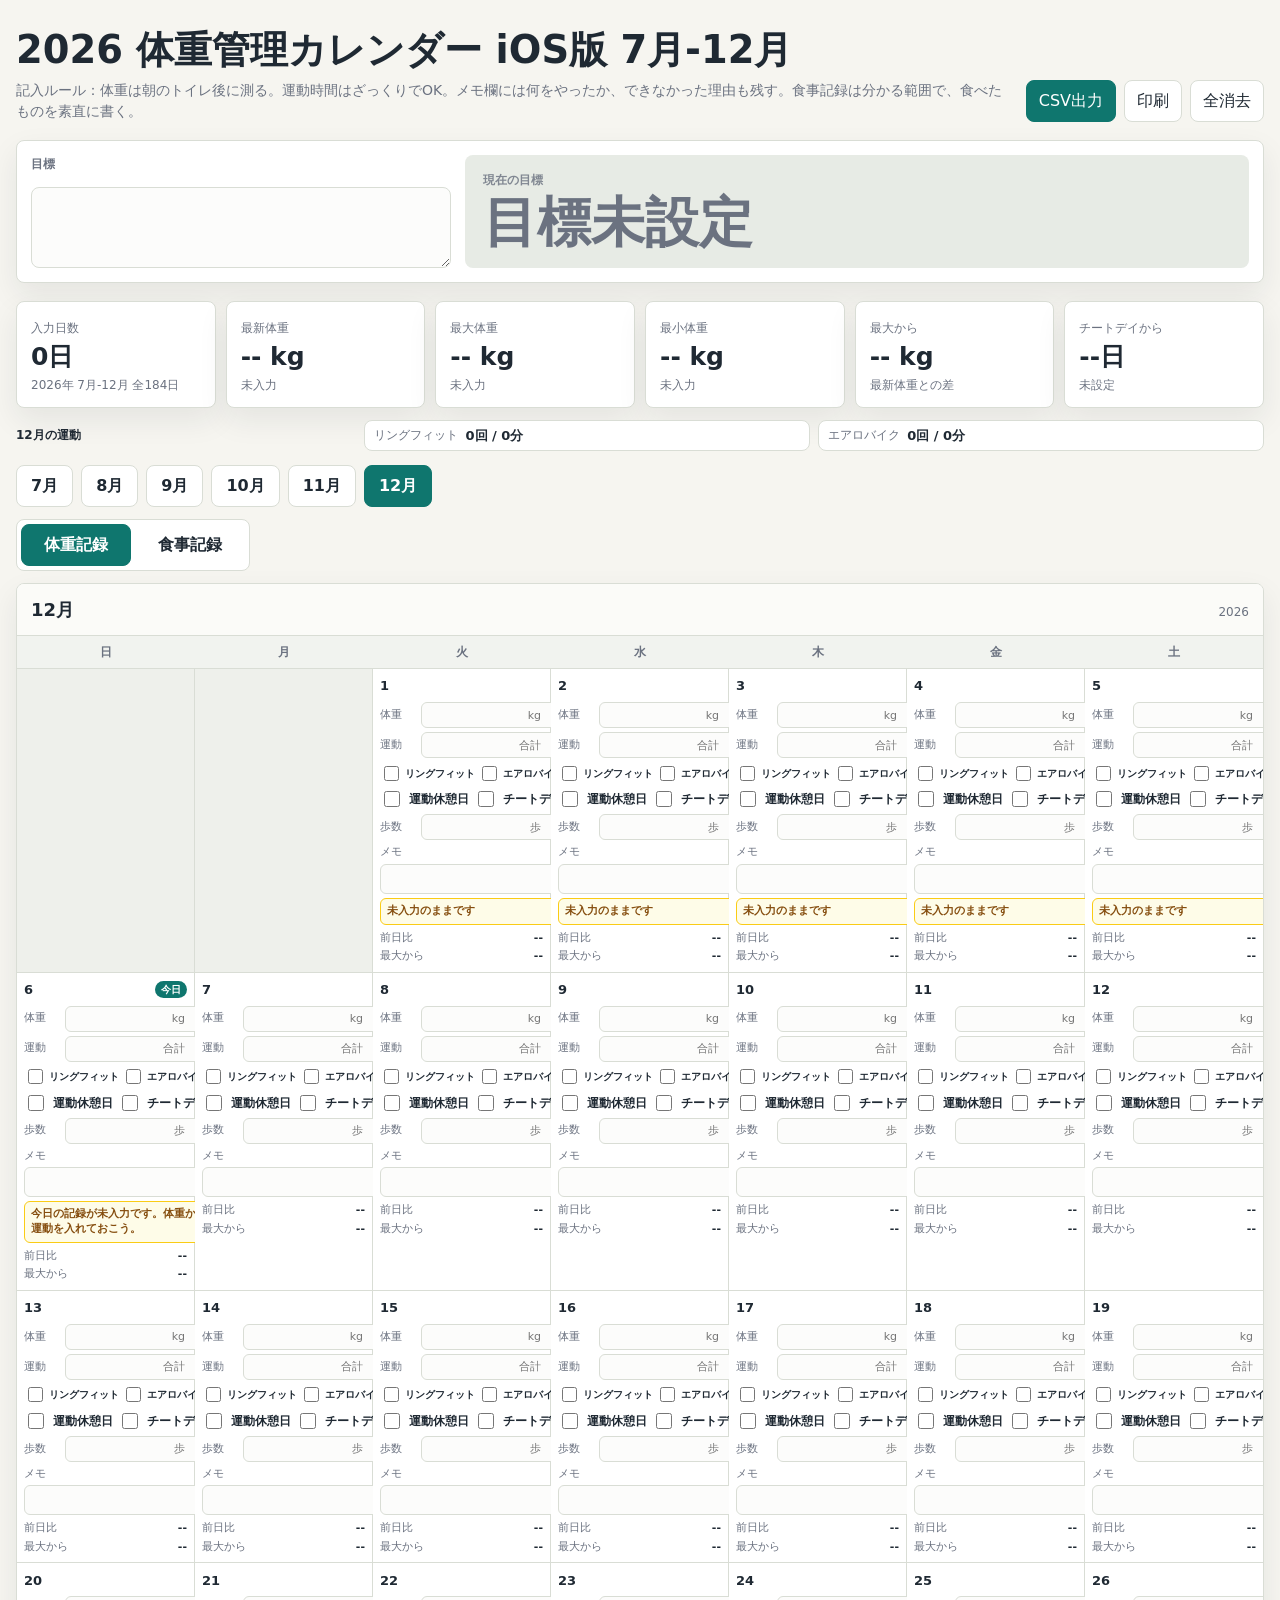
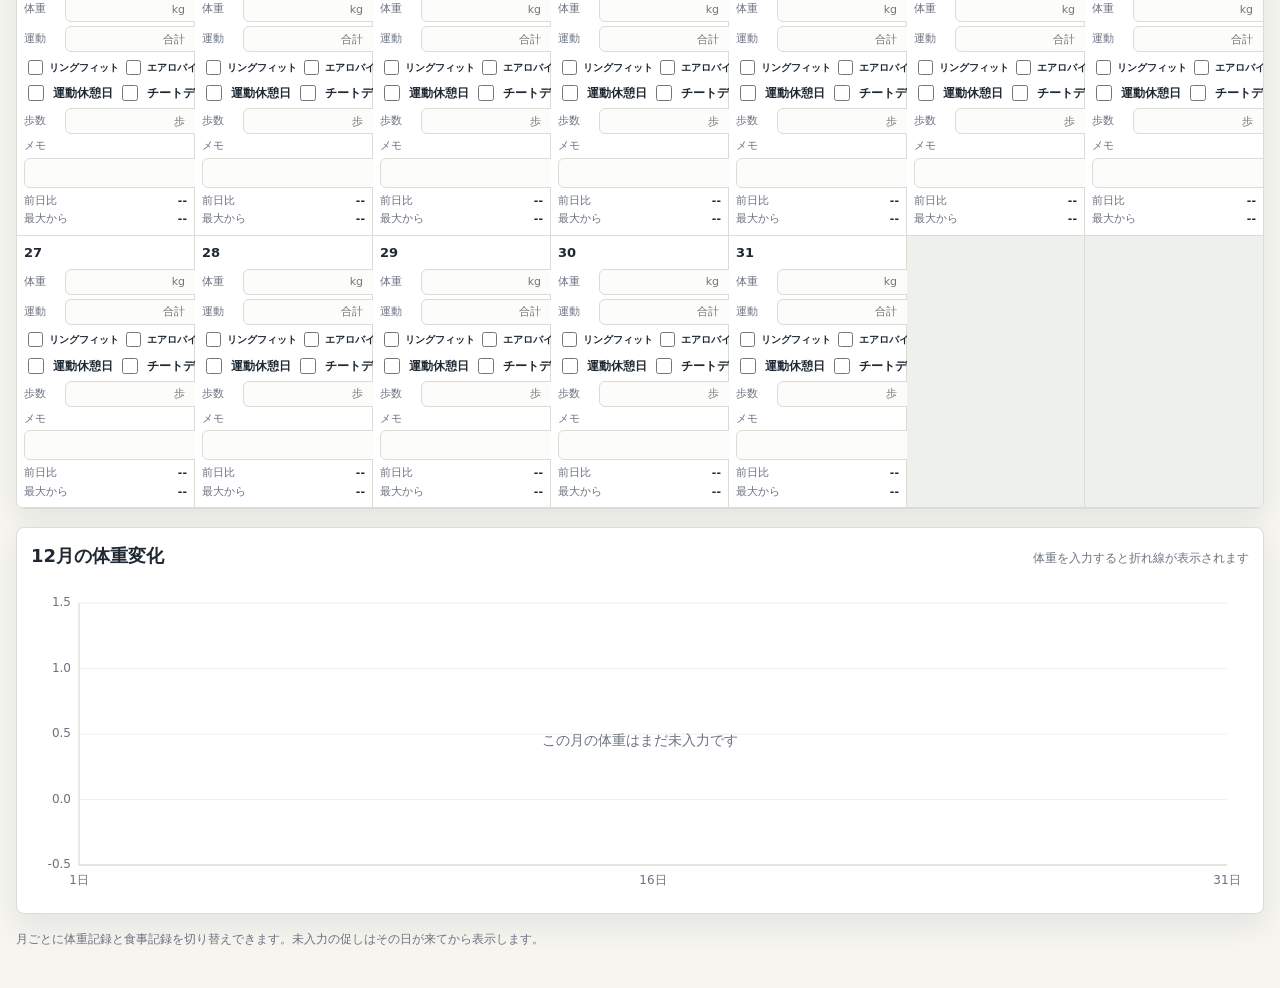
==== commit 7e9b353b: "Rename weight_calendar_2026_ios.html to index.html" ====
--- a/index.html
+++ b/index.html
@@ -3,7 +3,12 @@
 <head>
   <meta charset="utf-8">
   <meta name="viewport" content="width=device-width, initial-scale=1">
-  <title>2026 体重管理カレンダー 6月-12月</title>
+  <meta name="theme-color" content="#f6f5f0">
+  <meta name="apple-mobile-web-app-capable" content="yes">
+  <meta name="apple-mobile-web-app-title" content="体重管理2026">
+  <meta name="apple-mobile-web-app-status-bar-style" content="default">
+  <meta name="format-detection" content="telephone=no">
+  <title>2026 体重管理カレンダー iOS版</title>
   <style>
     :root {
       color-scheme: light;
@@ -24,16 +29,28 @@
       box-sizing: border-box;
     }
 
+    html {
+      -webkit-text-size-adjust: 100%;
+    }
+
     body {
       margin: 0;
       background: var(--bg);
       color: var(--ink);
       font-family: "Yu Gothic", "Hiragino Kaku Gothic ProN", Meiryo, system-ui, sans-serif;
       line-height: 1.5;
+      min-height: 100svh;
+      padding:
+        env(safe-area-inset-top)
+        env(safe-area-inset-right)
+        env(safe-area-inset-bottom)
+        env(safe-area-inset-left);
+      -webkit-tap-highlight-color: rgba(15, 118, 110, 0.18);
     }
 
     button,
-    input {
+    input,
+    textarea {
       font: inherit;
     }
 
@@ -674,6 +691,44 @@
       }
     }
 
+    @supports (-webkit-touch-callout: none) {
+      .button,
+      .tab-button,
+      .view-button {
+        min-height: 44px;
+      }
+
+      .weight-input,
+      .minutes-input,
+      .ring-fit-minutes-input,
+      .exercise-bike-minutes-input,
+      .steps-input,
+      .memo-input,
+      .meal-note-input,
+      .goal-input {
+        font-size: 16px;
+      }
+
+      .weight-input,
+      .minutes-input,
+      .ring-fit-minutes-input,
+      .exercise-bike-minutes-input,
+      .steps-input {
+        height: 34px;
+      }
+
+      .rest-row,
+      .exercise-check,
+      .meal-toggle {
+        min-height: 34px;
+      }
+
+      .memo-input,
+      .meal-note-input {
+        min-height: 38px;
+      }
+    }
+
     @media print {
       body {
         background: #fff;
@@ -701,7 +756,7 @@
   <main class="app">
     <section class="topbar" aria-label="体重管理カレンダー">
       <div>
-        <h1>2026 体重管理カレンダー 6月-12月</h1>
+        <h1>2026 体重管理カレンダー iOS版 7月-12月</h1>
         <p class="subtitle">記入ルール：体重は朝のトイレ後に測る。運動時間はざっくりでOK。メモ欄には何をやったか、できなかった理由も残す。食事記録は分かる範囲で、食べたものを素直に書く。</p>
       </div>
       <div class="actions">
@@ -726,7 +781,7 @@
       <div class="metric">
         <span class="label">入力日数</span>
         <span class="value" id="countValue">0日</span>
-        <span class="note">2026年 6月-12月 全214日</span>
+        <span class="note">2026年 7月-12月 全184日</span>
       </div>
       <div class="metric">
         <span class="label">最新体重</span>
@@ -756,7 +811,7 @@
     </section>
 
     <section class="monthly-exercise-summary" aria-label="月別運動サマリー">
-      <span class="exercise-summary-title" id="monthlyExerciseTitle">6月の運動</span>
+      <span class="exercise-summary-title" id="monthlyExerciseTitle">7月の運動</span>
       <span class="exercise-summary-item">リングフィット <b id="ringFitMonthSummary">0回 / 0分</b></span>
       <span class="exercise-summary-item">エアロバイク <b id="exerciseBikeMonthSummary">0回 / 0分</b></span>
     </section>
@@ -783,12 +838,12 @@
 
   <script>
     const YEAR = 2026;
-    const START_MONTH = 6;
+    const START_MONTH = 7;
     const END_MONTH = 12;
-    const STORAGE_KEY = "weight-calendar-2026";
-    const ACTIVITY_STORAGE_KEY = "weight-calendar-2026-activity";
-    const MEAL_STORAGE_KEY = "weight-calendar-2026-meals";
-    const GOAL_STORAGE_KEY = "weight-calendar-2026-goal";
+    const STORAGE_KEY = "weight-calendar-2026-ios";
+    const ACTIVITY_STORAGE_KEY = "weight-calendar-2026-ios-activity";
+    const MEAL_STORAGE_KEY = "weight-calendar-2026-ios-meals";
+    const GOAL_STORAGE_KEY = "weight-calendar-2026-ios-goal";
     const monthNames = ["1月", "2月", "3月", "4月", "5月", "6月", "7月", "8月", "9月", "10月", "11月", "12月"];
     const weekdays = ["日", "月", "火", "水", "木", "金", "土"];
     const goalInput = document.getElementById("goalInput");
@@ -1725,7 +1780,7 @@
       const url = URL.createObjectURL(blob);
       const link = document.createElement("a");
       link.href = url;
-      link.download = "weight_calendar_2026_06_12.csv";
+      link.download = "weight_calendar_2026_ios_07_12.csv";
       link.click();
       URL.revokeObjectURL(url);
     }
@@ -1752,7 +1807,7 @@
     document.getElementById("exportCsv").addEventListener("click", exportCsv);
     document.getElementById("printPage").addEventListener("click", () => window.print());
     document.getElementById("clearAll").addEventListener("click", () => {
-      if (!confirm("2026年6月以降の入力データをすべて消去しますか？")) return;
+      if (!confirm("iOS版の2026年7月以降の入力データをすべて消去しますか？")) return;
       weights = {};
       activities = {};
       meals = {};
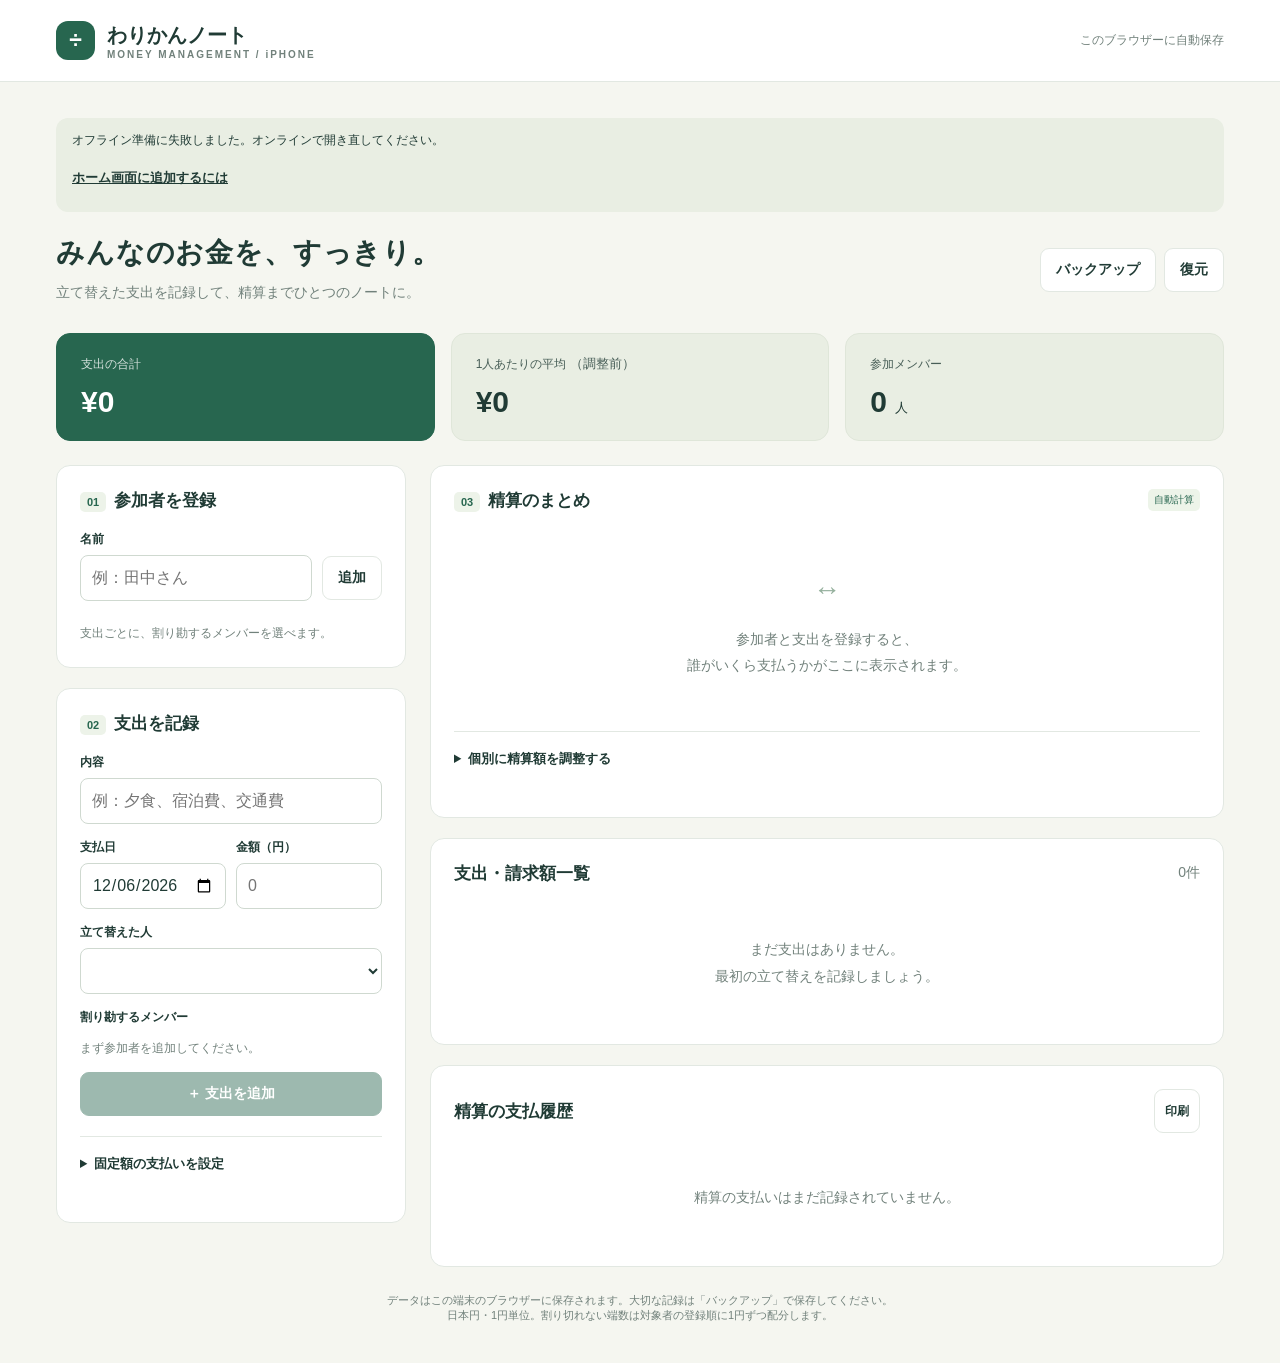
==== commit 941af220: "Add files via upload" ====
--- a/index.html
+++ b/index.html
@@ -1,1842 +1,36 @@
 <!doctype html>
 <html lang="ja">
 <head>
-  <meta charset="utf-8">
-  <meta name="viewport" content="width=device-width, initial-scale=1">
-  <meta name="theme-color" content="#f6f5f0">
-  <meta name="apple-mobile-web-app-capable" content="yes">
-  <meta name="apple-mobile-web-app-title" content="体重管理2026">
-  <meta name="apple-mobile-web-app-status-bar-style" content="default">
-  <meta name="format-detection" content="telephone=no">
-  <title>2026 体重管理カレンダー iOS版</title>
-  <style>
-    :root {
-      color-scheme: light;
-      --bg: #f6f5f0;
-      --panel: #ffffff;
-      --ink: #1f2933;
-      --muted: #6b7280;
-      --line: #d9ddd5;
-      --accent: #0f766e;
-      --accent-dark: #115e59;
-      --gain: #b42318;
-      --loss: #047857;
-      --empty: #eef0eb;
-      --shadow: 0 12px 30px rgba(31, 41, 51, 0.08);
-    }
-
-    * {
-      box-sizing: border-box;
-    }
-
-    html {
-      -webkit-text-size-adjust: 100%;
-    }
-
-    body {
-      margin: 0;
-      background: var(--bg);
-      color: var(--ink);
-      font-family: "Yu Gothic", "Hiragino Kaku Gothic ProN", Meiryo, system-ui, sans-serif;
-      line-height: 1.5;
-      min-height: 100svh;
-      padding:
-        env(safe-area-inset-top)
-        env(safe-area-inset-right)
-        env(safe-area-inset-bottom)
-        env(safe-area-inset-left);
-      -webkit-tap-highlight-color: rgba(15, 118, 110, 0.18);
-    }
-
-    button,
-    input,
-    textarea {
-      font: inherit;
-    }
-
-    .app {
-      width: min(1480px, calc(100% - 32px));
-      margin: 0 auto;
-      padding: 28px 0 40px;
-    }
-
-    .topbar {
-      display: grid;
-      grid-template-columns: minmax(240px, 1fr) auto;
-      gap: 18px;
-      align-items: end;
-      margin-bottom: 18px;
-    }
-
-    h1 {
-      margin: 0;
-      font-size: clamp(28px, 3vw, 42px);
-      letter-spacing: 0;
-      line-height: 1.15;
-    }
-
-    .subtitle {
-      margin: 8px 0 0;
-      color: var(--muted);
-      font-size: 14px;
-    }
-
-    .actions {
-      display: flex;
-      flex-wrap: wrap;
-      justify-content: flex-end;
-      gap: 8px;
-    }
-
-    .button {
-      min-height: 38px;
-      border: 1px solid var(--line);
-      border-radius: 8px;
-      background: var(--panel);
-      color: var(--ink);
-      cursor: pointer;
-      padding: 8px 12px;
-    }
-
-    .button.primary {
-      border-color: var(--accent);
-      background: var(--accent);
-      color: #fff;
-    }
-
-    .button:hover {
-      border-color: var(--accent);
-    }
-
-    .goal-panel {
-      display: grid;
-      grid-template-columns: minmax(240px, 420px) minmax(260px, 1fr);
-      gap: 14px;
-      align-items: stretch;
-      margin-bottom: 18px;
-      border: 1px solid var(--line);
-      border-radius: 8px;
-      background: var(--panel);
-      box-shadow: var(--shadow);
-      padding: 14px;
-    }
-
-    .goal-editor {
-      display: grid;
-      gap: 6px;
-      color: var(--muted);
-      font-size: 12px;
-      font-weight: 700;
-    }
-
-    .goal-input {
-      width: 100%;
-      min-height: 74px;
-      border: 1px solid var(--line);
-      border-radius: 8px;
-      background: #fcfcfb;
-      color: var(--ink);
-      padding: 9px 10px;
-      resize: vertical;
-    }
-
-    .goal-input:focus {
-      outline: 2px solid rgba(15, 118, 110, 0.2);
-      border-color: var(--accent);
-      background: #fff;
-    }
-
-    .goal-display {
-      display: grid;
-      align-content: center;
-      min-height: 110px;
-      border-radius: 8px;
-      background: #0f766e;
-      color: #fff;
-      padding: 16px 18px;
-    }
-
-    .goal-display .label {
-      font-size: 12px;
-      font-weight: 700;
-      opacity: 0.82;
-    }
-
-    .goal-display .text {
-      margin-top: 5px;
-      font-size: clamp(28px, 4.2vw, 58px);
-      font-weight: 800;
-      line-height: 1.08;
-      white-space: pre-wrap;
-      overflow-wrap: anywhere;
-    }
-
-    .goal-display.empty {
-      background: #e7ebe5;
-      color: var(--muted);
-    }
-
-    .summary {
-      display: grid;
-      grid-template-columns: repeat(6, minmax(150px, 1fr));
-      gap: 10px;
-      margin-bottom: 18px;
-    }
-
-    .metric {
-      min-height: 86px;
-      border: 1px solid var(--line);
-      border-radius: 8px;
-      background: var(--panel);
-      box-shadow: var(--shadow);
-      padding: 13px 14px;
-    }
-
-    .metric .label {
-      color: var(--muted);
-      font-size: 12px;
-    }
-
-    .metric .value {
-      display: block;
-      margin-top: 4px;
-      font-size: 25px;
-      font-weight: 700;
-      line-height: 1.1;
-    }
-
-    .metric .note {
-      display: block;
-      margin-top: 5px;
-      color: var(--muted);
-      font-size: 12px;
-      min-height: 18px;
-    }
-
-    .monthly-exercise-summary {
-      display: grid;
-      grid-template-columns: auto repeat(2, minmax(170px, auto));
-      gap: 8px;
-      align-items: center;
-      margin: -6px 0 14px;
-      color: var(--muted);
-      font-size: 12px;
-    }
-
-    .exercise-summary-title {
-      font-weight: 700;
-      color: var(--ink);
-    }
-
-    .exercise-summary-item {
-      display: inline-flex;
-      align-items: center;
-      gap: 7px;
-      min-height: 30px;
-      border: 1px solid var(--line);
-      border-radius: 8px;
-      background: var(--panel);
-      padding: 5px 9px;
-    }
-
-    .exercise-summary-item b {
-      color: var(--ink);
-      font-size: 13px;
-    }
-
-    .month-tabs {
-      display: flex;
-      flex-wrap: wrap;
-      gap: 8px;
-      margin: 0 0 12px;
-    }
-
-    .view-tabs {
-      display: inline-flex;
-      gap: 4px;
-      margin: 0 0 12px;
-      border: 1px solid var(--line);
-      border-radius: 8px;
-      background: var(--panel);
-      padding: 4px;
-    }
-
-    .tab-button,
-    .view-button {
-      min-height: 38px;
-      border: 1px solid var(--line);
-      border-radius: 8px;
-      background: var(--panel);
-      color: var(--ink);
-      cursor: pointer;
-      padding: 8px 14px;
-      font-weight: 700;
-    }
-
-    .view-button {
-      border-color: transparent;
-      min-width: 110px;
-    }
-
-    .tab-button[aria-selected="true"],
-    .view-button[aria-selected="true"] {
-      border-color: var(--accent);
-      background: var(--accent);
-      color: #fff;
-    }
-
-    .months {
-      display: block;
-    }
-
-    .month {
-      border: 1px solid var(--line);
-      border-radius: 8px;
-      background: var(--panel);
-      box-shadow: var(--shadow);
-      overflow: hidden;
-    }
-
-    .month[hidden] {
-      display: none;
-    }
-
-    .chart-panel {
-      margin-top: 18px;
-      border: 1px solid var(--line);
-      border-radius: 8px;
-      background: var(--panel);
-      box-shadow: var(--shadow);
-      padding: 14px;
-    }
-
-    .chart-title {
-      display: flex;
-      justify-content: space-between;
-      align-items: baseline;
-      gap: 12px;
-      margin-bottom: 10px;
-    }
-
-    .chart-title strong {
-      font-size: 18px;
-    }
-
-    .chart-title span {
-      color: var(--muted);
-      font-size: 12px;
-    }
-
-    .chart-wrap {
-      position: relative;
-      width: 100%;
-      height: 320px;
-    }
-
-    #weightChart {
-      display: block;
-      width: 100%;
-      height: 100%;
-    }
-
-    .calendar-view[hidden] {
-      display: none;
-    }
-
-    .month-title {
-      display: flex;
-      align-items: baseline;
-      justify-content: space-between;
-      gap: 10px;
-      padding: 12px 14px;
-      border-bottom: 1px solid var(--line);
-      background: #fbfbf8;
-    }
-
-    .month-title strong {
-      font-size: 18px;
-    }
-
-    .month-title span {
-      color: var(--muted);
-      font-size: 12px;
-    }
-
-    .weekdays,
-    .days {
-      display: grid;
-      grid-template-columns: repeat(7, minmax(0, 1fr));
-    }
-
-    .weekdays {
-      border-bottom: 1px solid var(--line);
-      background: #f1f3ef;
-    }
-
-    .weekday {
-      padding: 7px 4px;
-      color: var(--muted);
-      text-align: center;
-      font-size: 12px;
-      font-weight: 700;
-    }
-
-    .day {
-      min-height: 214px;
-      border-right: 1px solid var(--line);
-      border-bottom: 1px solid var(--line);
-      padding: 7px;
-      background: #fff;
-    }
-
-    .day:nth-child(7n) {
-      border-right: 0;
-    }
-
-    .day.blank {
-      background: var(--empty);
-    }
-
-    .date-row {
-      display: flex;
-      justify-content: space-between;
-      align-items: center;
-      gap: 4px;
-      min-height: 20px;
-      margin-bottom: 6px;
-    }
-
-    .date-num {
-      font-size: 13px;
-      font-weight: 700;
-    }
-
-    .today-badge {
-      display: none;
-      border-radius: 999px;
-      background: var(--accent);
-      color: #fff;
-      padding: 1px 6px;
-      font-size: 10px;
-      font-weight: 700;
-    }
-
-    .day.today .today-badge {
-      display: inline-block;
-    }
-
-    .fields {
-      display: grid;
-      gap: 4px;
-    }
-
-    .field {
-      display: grid;
-      grid-template-columns: 36px minmax(0, 1fr);
-      align-items: center;
-      gap: 5px;
-      color: var(--muted);
-      font-size: 11px;
-    }
-
-    .field span {
-      white-space: nowrap;
-    }
-
-    .memo-field {
-      display: grid;
-      gap: 3px;
-      color: var(--muted);
-      font-size: 11px;
-    }
-
-    .meal-fields {
-      display: grid;
-      gap: 6px;
-    }
-
-    .meal-toggle-grid {
-      display: grid;
-      grid-template-columns: repeat(4, minmax(0, 1fr));
-      gap: 4px;
-    }
-
-    .meal-toggle {
-      display: flex;
-      align-items: center;
-      justify-content: flex-start;
-      gap: 3px;
-      min-height: 24px;
-      color: var(--ink);
-      font-size: 10px;
-      font-weight: 700;
-      white-space: nowrap;
-    }
-
-    .meal-toggle input {
-      width: 14px;
-      height: 14px;
-      accent-color: var(--accent);
-    }
-
-    .meal-note-row {
-      display: none;
-    }
-
-    .meal-note-row.active {
-      display: grid;
-    }
-
-    .rest-row {
-      display: flex;
-      align-items: center;
-      gap: 6px;
-      min-height: 22px;
-      color: var(--ink);
-      font-size: 12px;
-      font-weight: 700;
-    }
-
-    .daily-checks {
-      display: grid;
-      grid-template-columns: 1fr 1fr;
-      gap: 4px;
-    }
-
-    .exercise-checks {
-      display: grid;
-      grid-template-columns: 1fr 1fr;
-      gap: 3px;
-    }
-
-    .exercise-check {
-      display: flex;
-      align-items: center;
-      gap: 3px;
-      min-height: 22px;
-      color: var(--ink);
-      font-size: 10px;
-      font-weight: 700;
-      white-space: nowrap;
-    }
-
-    .exercise-check input {
-      width: 15px;
-      height: 15px;
-      accent-color: var(--accent);
-    }
-
-    .rest-row input {
-      width: 16px;
-      height: 16px;
-      accent-color: var(--accent);
-    }
-
-    .steps-field {
-      display: grid;
-    }
-
-    .input-reminder {
-      display: none;
-      border: 1px solid #facc15;
-      border-radius: 6px;
-      background: #fefce8;
-      color: #854d0e;
-      padding: 5px 6px;
-      font-size: 11px;
-      font-weight: 700;
-      line-height: 1.35;
-    }
-
-    .day.needs-input .input-reminder {
-      display: block;
-    }
-
-    .weight-input,
-    .minutes-input,
-    .ring-fit-minutes-input,
-    .exercise-bike-minutes-input,
-    .steps-input,
-    .memo-input {
-      width: 100%;
-      border: 1px solid var(--line);
-      border-radius: 6px;
-      padding: 5px 6px;
-      background: #fcfcfb;
-      color: var(--ink);
-      text-align: right;
-    }
-
-    .weight-input,
-    .minutes-input,
-    .ring-fit-minutes-input,
-    .exercise-bike-minutes-input,
-    .steps-input {
-      height: 26px;
-    }
-
-    .exercise-time-field {
-      display: none;
-    }
-
-    .exercise-time-field.active {
-      display: grid;
-    }
-
-    .memo-input,
-    .meal-note-input {
-      width: 100%;
-      min-height: 30px;
-      border: 1px solid var(--line);
-      border-radius: 6px;
-      background: #fcfcfb;
-      color: var(--ink);
-      padding: 5px 6px;
-      font-size: 10px;
-      resize: vertical;
-      text-align: left;
-    }
-
-    .weight-input:focus,
-    .minutes-input:focus,
-    .ring-fit-minutes-input:focus,
-    .exercise-bike-minutes-input:focus,
-    .steps-input:focus,
-    .meal-note-input:focus,
-    .memo-input:focus {
-      outline: 2px solid rgba(15, 118, 110, 0.2);
-      border-color: var(--accent);
-      background: #fff;
-    }
-
-    .calc {
-      display: grid;
-      gap: 2px;
-      margin-top: 5px;
-      font-size: 11px;
-      color: var(--muted);
-    }
-
-    .calc-row {
-      display: flex;
-      justify-content: space-between;
-      gap: 5px;
-      min-height: 16px;
-    }
-
-    .calc-row b {
-      color: var(--ink);
-      font-weight: 700;
-      white-space: nowrap;
-    }
-
-    .plus {
-      color: var(--gain) !important;
-    }
-
-    .minus {
-      color: var(--loss) !important;
-    }
-
-    .zero {
-      color: var(--muted) !important;
-    }
-
-    .footer-note {
-      margin: 16px 0 0;
-      color: var(--muted);
-      font-size: 12px;
-    }
-
-    @media (max-width: 1180px) {
-      .summary {
-        grid-template-columns: repeat(3, minmax(150px, 1fr));
-      }
-
-      .monthly-exercise-summary {
-        grid-template-columns: 1fr;
-      }
-
-      .goal-panel {
-        grid-template-columns: 1fr;
-      }
-    }
-
-    @media (max-width: 760px) {
-      .app {
-        width: min(100% - 18px, 1480px);
-        padding-top: 18px;
-      }
-
-      .topbar {
-        grid-template-columns: 1fr;
-        align-items: start;
-      }
-
-      .actions {
-        justify-content: flex-start;
-      }
-
-      .summary {
-        grid-template-columns: repeat(2, minmax(0, 1fr));
-      }
-
-      .day {
-        min-height: 220px;
-        padding: 5px;
-      }
-
-      .field {
-        grid-template-columns: 32px minmax(0, 1fr);
-      }
-    }
-
-    @supports (-webkit-touch-callout: none) {
-      .button,
-      .tab-button,
-      .view-button {
-        min-height: 44px;
-      }
-
-      .weight-input,
-      .minutes-input,
-      .ring-fit-minutes-input,
-      .exercise-bike-minutes-input,
-      .steps-input,
-      .memo-input,
-      .meal-note-input,
-      .goal-input {
-        font-size: 16px;
-      }
-
-      .weight-input,
-      .minutes-input,
-      .ring-fit-minutes-input,
-      .exercise-bike-minutes-input,
-      .steps-input {
-        height: 34px;
-      }
-
-      .rest-row,
-      .exercise-check,
-      .meal-toggle {
-        min-height: 34px;
-      }
-
-      .memo-input,
-      .meal-note-input {
-        min-height: 38px;
-      }
-    }
-
-    @media print {
-      body {
-        background: #fff;
-      }
-
-      .app {
-        width: 100%;
-        padding: 0;
-      }
-
-      .actions,
-      .footer-note {
-        display: none;
-      }
-
-      .month,
-      .metric {
-        break-inside: avoid;
-        box-shadow: none;
-      }
-    }
-  </style>
+<meta charset="utf-8"><meta name="viewport" content="width=device-width, initial-scale=1, viewport-fit=cover">
+<title>わりかんノート | 精算アプリ</title>
+<link rel="stylesheet" href="./style.css">
+<link rel="manifest" href="./manifest.json">
+<meta name="theme-color" content="#27664f">
+<meta name="apple-mobile-web-app-capable" content="yes">
+<meta name="apple-mobile-web-app-status-bar-style" content="default">
+<meta name="apple-mobile-web-app-title" content="わりかんノート">
+<link rel="apple-touch-icon" sizes="180x180" href="./icons/apple-touch-icon.png">
 </head>
 <body>
-  <main class="app">
-    <section class="topbar" aria-label="体重管理カレンダー">
-      <div>
-        <h1>2026 体重管理カレンダー iOS版 7月-12月</h1>
-        <p class="subtitle">記入ルール：体重は朝のトイレ後に測る。運動時間はざっくりでOK。メモ欄には何をやったか、できなかった理由も残す。食事記録は分かる範囲で、食べたものを素直に書く。</p>
-      </div>
-      <div class="actions">
-        <button class="button primary" id="exportCsv" type="button">CSV出力</button>
-        <button class="button" id="printPage" type="button">印刷</button>
-        <button class="button" id="clearAll" type="button">全消去</button>
-      </div>
-    </section>
-
-    <section class="goal-panel" aria-label="目標">
-      <label class="goal-editor">
-        <span>目標</span>
-        <textarea class="goal-input" id="goalInput" rows="3" aria-label="目標を入力"></textarea>
-      </label>
-      <div class="goal-display empty" id="goalDisplay" aria-live="polite">
-        <span class="label">現在の目標</span>
-        <span class="text" id="goalText">目標未設定</span>
-      </div>
-    </section>
-
-    <section class="summary" aria-label="年間サマリー">
-      <div class="metric">
-        <span class="label">入力日数</span>
-        <span class="value" id="countValue">0日</span>
-        <span class="note">2026年 7月-12月 全184日</span>
-      </div>
-      <div class="metric">
-        <span class="label">最新体重</span>
-        <span class="value" id="latestValue">-- kg</span>
-        <span class="note" id="latestDate">未入力</span>
-      </div>
-      <div class="metric">
-        <span class="label">最大体重</span>
-        <span class="value" id="maxValue">-- kg</span>
-        <span class="note" id="maxDate">未入力</span>
-      </div>
-      <div class="metric">
-        <span class="label">最小体重</span>
-        <span class="value" id="minValue">-- kg</span>
-        <span class="note" id="minDate">未入力</span>
-      </div>
-      <div class="metric">
-        <span class="label">最大から</span>
-        <span class="value" id="fromMaxValue">-- kg</span>
-        <span class="note">最新体重との差</span>
-      </div>
-      <div class="metric">
-        <span class="label">チートデイから</span>
-        <span class="value" id="cheatDayValue">--日</span>
-        <span class="note" id="cheatDayDate">未設定</span>
-      </div>
-    </section>
-
-    <section class="monthly-exercise-summary" aria-label="月別運動サマリー">
-      <span class="exercise-summary-title" id="monthlyExerciseTitle">7月の運動</span>
-      <span class="exercise-summary-item">リングフィット <b id="ringFitMonthSummary">0回 / 0分</b></span>
-      <span class="exercise-summary-item">エアロバイク <b id="exerciseBikeMonthSummary">0回 / 0分</b></span>
-    </section>
-
-    <nav class="month-tabs" id="monthTabs" aria-label="月切り替え"></nav>
-    <nav class="view-tabs" id="viewTabs" aria-label="記録切り替え">
-      <button class="view-button" type="button" data-view="body" aria-selected="true">体重記録</button>
-      <button class="view-button" type="button" data-view="meal" aria-selected="false">食事記録</button>
-    </nav>
-    <section class="months" id="months" aria-label="2026年カレンダー"></section>
-
-    <section class="chart-panel" aria-label="月別体重変化グラフ">
-      <div class="chart-title">
-        <strong id="chartTitle">体重変化</strong>
-        <span id="chartNote">入力済み体重を日別に表示</span>
-      </div>
-      <div class="chart-wrap">
-        <canvas id="weightChart" aria-label="体重変化の折れ線グラフ"></canvas>
-      </div>
-    </section>
-
-    <p class="footer-note">月ごとに体重記録と食事記録を切り替えできます。未入力の促しはその日が来てから表示します。</p>
-  </main>
-
-  <script>
-    const YEAR = 2026;
-    const START_MONTH = 7;
-    const END_MONTH = 12;
-    const STORAGE_KEY = "weight-calendar-2026-ios";
-    const ACTIVITY_STORAGE_KEY = "weight-calendar-2026-ios-activity";
-    const MEAL_STORAGE_KEY = "weight-calendar-2026-ios-meals";
-    const GOAL_STORAGE_KEY = "weight-calendar-2026-ios-goal";
-    const monthNames = ["1月", "2月", "3月", "4月", "5月", "6月", "7月", "8月", "9月", "10月", "11月", "12月"];
-    const weekdays = ["日", "月", "火", "水", "木", "金", "土"];
-    const goalInput = document.getElementById("goalInput");
-    const goalDisplay = document.getElementById("goalDisplay");
-    const goalText = document.getElementById("goalText");
-    const monthTabsEl = document.getElementById("monthTabs");
-    const viewTabsEl = document.getElementById("viewTabs");
-    const monthsEl = document.getElementById("months");
-    const monthlyExerciseTitle = document.getElementById("monthlyExerciseTitle");
-    const ringFitMonthSummary = document.getElementById("ringFitMonthSummary");
-    const exerciseBikeMonthSummary = document.getElementById("exerciseBikeMonthSummary");
-    const chartCanvas = document.getElementById("weightChart");
-    const chartTitle = document.getElementById("chartTitle");
-    const chartNote = document.getElementById("chartNote");
-    const inputs = new Map();
-    let weights = loadWeights();
-    let activities = loadActivities();
-    let meals = loadMeals();
-    let goal = loadGoal();
-    let activeMonth = START_MONTH;
-    let activeView = "body";
-    pruneWeightsToVisibleRange();
-    pruneActivitiesToVisibleRange();
-    pruneMealsToVisibleRange();
-    updateGoalDisplay(goal);
-
-    function dateKey(year, month, day) {
-      return `${year}-${String(month).padStart(2, "0")}-${String(day).padStart(2, "0")}`;
-    }
-
-    function formatDate(key) {
-      const [, month, day] = key.split("-");
-      return `${Number(month)}月${Number(day)}日`;
-    }
-
-    function loadWeights() {
-      try {
-        const raw = localStorage.getItem(STORAGE_KEY);
-        return raw ? JSON.parse(raw) : {};
-      } catch {
-        return {};
-      }
-    }
-
-    function loadActivities() {
-      try {
-        const raw = localStorage.getItem(ACTIVITY_STORAGE_KEY);
-        return raw ? JSON.parse(raw) : {};
-      } catch {
-        return {};
-      }
-    }
-
-    function loadMeals() {
-      try {
-        const raw = localStorage.getItem(MEAL_STORAGE_KEY);
-        return raw ? JSON.parse(raw) : {};
-      } catch {
-        return {};
-      }
-    }
-
-    function loadGoal() {
-      return localStorage.getItem(GOAL_STORAGE_KEY) ?? "";
-    }
-
-    function saveWeights() {
-      localStorage.setItem(STORAGE_KEY, JSON.stringify(weights));
-    }
-
-    function saveActivities() {
-      localStorage.setItem(ACTIVITY_STORAGE_KEY, JSON.stringify(activities));
-    }
-
-    function saveMeals() {
-      localStorage.setItem(MEAL_STORAGE_KEY, JSON.stringify(meals));
-    }
-
-    function saveGoal() {
-      localStorage.setItem(GOAL_STORAGE_KEY, goal);
-    }
-
-    function updateGoalDisplay(value) {
-      const text = value.trim();
-      goalInput.value = value;
-      goalDisplay.classList.toggle("empty", text === "");
-      goalText.textContent = text || "目標未設定";
-    }
-
-    function pruneWeightsToVisibleRange() {
-      const visibleKeys = new Set(allDateKeys());
-      let changed = false;
-      for (const key of Object.keys(weights)) {
-        if (!visibleKeys.has(key)) {
-          delete weights[key];
-          changed = true;
-        }
-      }
-      if (changed) saveWeights();
-    }
-
-    function pruneActivitiesToVisibleRange() {
-      const visibleKeys = new Set(allDateKeys());
-      let changed = false;
-      for (const key of Object.keys(activities)) {
-        if (!visibleKeys.has(key)) {
-          delete activities[key];
-          changed = true;
-        }
-      }
-      if (changed) saveActivities();
-    }
-
-    function pruneMealsToVisibleRange() {
-      const visibleKeys = new Set(allDateKeys());
-      let changed = false;
-      for (const key of Object.keys(meals)) {
-        if (!visibleKeys.has(key)) {
-          delete meals[key];
-          changed = true;
-        }
-      }
-      if (changed) saveMeals();
-    }
-
-    function getActivity(key) {
-      return {
-        minutes: "",
-        ringFitMinutes: "",
-        exerciseBikeMinutes: "",
-        rest: false,
-        cheatDay: false,
-        steps: "",
-        ringFit: false,
-        exerciseBike: false,
-        memo: "",
-        ...(activities[key] ?? {})
-      };
-    }
-
-    function setActivityField(key, field, value) {
-      const current = getActivity(key);
-      const next = { ...current, [field]: value };
-      if (
-        next.minutes === "" &&
-        next.ringFitMinutes === "" &&
-        next.exerciseBikeMinutes === "" &&
-        !next.rest &&
-        !next.cheatDay &&
-        next.steps === "" &&
-        !next.ringFit &&
-        !next.exerciseBike &&
-        next.memo === ""
-      ) {
-        delete activities[key];
-      } else {
-        activities[key] = next;
-      }
-      saveActivities();
-      updateMonthlyExerciseSummary();
-    }
-
-    function parseMinutes(value) {
-      if (value === "") return 0;
-      const minutes = Number(value);
-      return Number.isFinite(minutes) ? minutes : 0;
-    }
-
-    function calculateExerciseTotal(activity) {
-      const hasSplitMinutes = activity.ringFitMinutes !== "" || activity.exerciseBikeMinutes !== "";
-      const total = parseMinutes(activity.ringFitMinutes) + parseMinutes(activity.exerciseBikeMinutes);
-      if (total > 0) return String(total);
-      if (activity.rest) return "0";
-      if (!hasSplitMinutes) return activity.minutes ?? "";
-      return "";
-    }
-
-    function updateExerciseTotal(minutesInput, ringFitMinutesInput, exerciseBikeMinutesInput, restChecked) {
-      const total = parseMinutes(ringFitMinutesInput.value) + parseMinutes(exerciseBikeMinutesInput.value);
-      minutesInput.value = total > 0 ? String(total) : restChecked ? "0" : "";
-      return minutesInput.value;
-    }
-
-    function toggleExerciseTimeField(row, checked) {
-      row.classList.toggle("active", checked);
-    }
-
-    function formatExerciseMinutes(minutes) {
-      if (minutes < 60) return `${minutes}分`;
-      const hours = Math.floor(minutes / 60);
-      const restMinutes = minutes % 60;
-      return restMinutes === 0 ? `${hours}時間` : `${hours}時間${restMinutes}分`;
-    }
-
-    function getMonthlyExerciseStats(month) {
-      const daysInMonth = new Date(YEAR, month, 0).getDate();
-      const stats = {
-        ringFitCount: 0,
-        ringFitMinutes: 0,
-        exerciseBikeCount: 0,
-        exerciseBikeMinutes: 0
-      };
-
-      for (let day = 1; day <= daysInMonth; day += 1) {
-        const activity = getActivity(dateKey(YEAR, month, day));
-        if (activity.ringFit) stats.ringFitCount += 1;
-        if (activity.exerciseBike) stats.exerciseBikeCount += 1;
-        stats.ringFitMinutes += parseMinutes(activity.ringFitMinutes);
-        stats.exerciseBikeMinutes += parseMinutes(activity.exerciseBikeMinutes);
-      }
-
-      return stats;
-    }
-
-    function updateMonthlyExerciseSummary() {
-      const stats = getMonthlyExerciseStats(activeMonth);
-      monthlyExerciseTitle.textContent = `${activeMonth}月の運動`;
-      ringFitMonthSummary.textContent = `${stats.ringFitCount}回 / ${formatExerciseMinutes(stats.ringFitMinutes)}`;
-      exerciseBikeMonthSummary.textContent = `${stats.exerciseBikeCount}回 / ${formatExerciseMinutes(stats.exerciseBikeMinutes)}`;
-    }
-
-    function getMeal(key) {
-      const meal = meals[key] ?? {};
-      const breakfast = meal.breakfast ?? meal.memo ?? "";
-      const lunch = meal.lunch ?? "";
-      const dinner = meal.dinner ?? "";
-      const snack = meal.snack ?? "";
-      return {
-        breakfast,
-        breakfastEnabled: meal.breakfastEnabled ?? breakfast !== "",
-        lunch,
-        lunchEnabled: meal.lunchEnabled ?? lunch !== "",
-        dinner,
-        dinnerEnabled: meal.dinnerEnabled ?? dinner !== "",
-        snack,
-        snackEnabled: meal.snackEnabled ?? snack !== ""
-      };
-    }
-
-    function setMealField(key, field, value) {
-      const current = getMeal(key);
-      const next = { ...current, [field]: value };
-      if (
-        next.breakfast === "" &&
-        !next.breakfastEnabled &&
-        next.lunch === "" &&
-        !next.lunchEnabled &&
-        next.dinner === "" &&
-        !next.dinnerEnabled &&
-        next.snack === "" &&
-        !next.snackEnabled
-      ) {
-        delete meals[key];
-      } else {
-        meals[key] = next;
-      }
-      saveMeals();
-    }
-
-    function ensureMealBullet(input) {
-      if (input.value.trim() !== "") return;
-      input.value = "・";
-      autoResizeTextarea(input);
-    }
-
-    function autoResizeTextarea(input) {
-      input.style.height = "auto";
-      input.style.height = `${input.scrollHeight}px`;
-    }
-
-    function handleMealBulletKeydown(event) {
-      if (event.key !== "Enter") return;
-      event.preventDefault();
-
-      const input = event.currentTarget;
-      const start = input.selectionStart;
-      const end = input.selectionEnd;
-      const insert = "\n・";
-      input.value = `${input.value.slice(0, start)}${insert}${input.value.slice(end)}`;
-      const cursor = start + insert.length;
-      input.setSelectionRange(cursor, cursor);
-      autoResizeTextarea(input);
-      input.dispatchEvent(new Event("input", { bubbles: true }));
-    }
-
-    function isPastDate(key) {
-      const [year, month, day] = key.split("-").map(Number);
-      const target = new Date(year, month - 1, day);
-      const today = new Date();
-      today.setHours(0, 0, 0, 0);
-      return target < today;
-    }
-
-    function isTodayDate(key) {
-      const [year, month, day] = key.split("-").map(Number);
-      const today = new Date();
-      return today.getFullYear() === year && today.getMonth() + 1 === month && today.getDate() === day;
-    }
-
-    function hasDateArrived(key) {
-      const [year, month, day] = key.split("-").map(Number);
-      const target = new Date(year, month - 1, day);
-      const today = new Date();
-      today.setHours(0, 0, 0, 0);
-      return target <= today;
-    }
-
-    function localDateFromKey(key) {
-      const [year, month, day] = key.split("-").map(Number);
-      const date = new Date(year, month - 1, day);
-      date.setHours(0, 0, 0, 0);
-      return date;
-    }
-
-    function updateCheatDaySummary() {
-      const today = new Date();
-      today.setHours(0, 0, 0, 0);
-      const latestCheatKey = allDateKeys()
-        .filter((key) => getActivity(key).cheatDay && localDateFromKey(key) <= today)
-        .at(-1);
-
-      if (!latestCheatKey) {
-        document.getElementById("cheatDayValue").textContent = "--日";
-        document.getElementById("cheatDayDate").textContent = "未設定";
-        return;
-      }
-
-      const diffDays = Math.round((today - localDateFromKey(latestCheatKey)) / 86400000);
-      document.getElementById("cheatDayValue").textContent = `${diffDays}日`;
-      document.getElementById("cheatDayDate").textContent = `前回 ${formatDate(latestCheatKey)}`;
-    }
-
-    function updateInputReminder(dayEl, key, weightValue, minutesValue, restChecked, stepsValue, memoValue) {
-      const reminderEl = dayEl.querySelector("[data-input-reminder]");
-      const ringFitChecked = dayEl.querySelector(".ring-fit-check")?.checked ?? false;
-      const exerciseBikeChecked = dayEl.querySelector(".exercise-bike-check")?.checked ?? false;
-      const cheatDayChecked = dayEl.querySelector(".cheat-day-check")?.checked ?? false;
-      const hasAnyInput = weightValue !== "" || minutesValue !== "" || restChecked || cheatDayChecked || stepsValue !== "" || ringFitChecked || exerciseBikeChecked || memoValue.trim() !== "";
-      const showReminder = hasDateArrived(key) && !hasAnyInput;
-      dayEl.classList.toggle("needs-input", showReminder);
-
-      if (!showReminder) {
-        reminderEl.textContent = "";
-      } else if (isTodayDate(key)) {
-        reminderEl.textContent = "今日の記録が未入力です。体重か運動を入れておこう。";
-      } else {
-        reminderEl.textContent = "未入力のままです";
-      }
-    }
-
-    function clearInputReminders() {
-      document.querySelectorAll(".day.needs-input").forEach((day) => {
-        day.classList.remove("needs-input");
-        const reminderEl = day.querySelector("[data-input-reminder]");
-        if (reminderEl) reminderEl.textContent = "";
-      });
-    }
-
-    function parseWeight(value) {
-      if (value === "" || value == null) return null;
-      const number = Number(value);
-      return Number.isFinite(number) ? number : null;
-    }
-
-    function signed(value) {
-      if (value == null) return "--";
-      const rounded = Math.round(value * 10) / 10;
-      if (Object.is(rounded, -0) || rounded === 0) return "+0.0";
-      return `${rounded > 0 ? "+" : ""}${rounded.toFixed(1)}`;
-    }
-
-    function classForDiff(value) {
-      if (value == null) return "";
-      if (value > 0) return "plus";
-      if (value < 0) return "minus";
-      return "zero";
-    }
-
-    function allDateKeys() {
-      const keys = [];
-      for (let month = START_MONTH; month <= END_MONTH; month += 1) {
-        const days = new Date(YEAR, month, 0).getDate();
-        for (let day = 1; day <= days; day += 1) {
-          keys.push(dateKey(YEAR, month, day));
-        }
-      }
-      return keys;
-    }
-
-    function previousDateKey(key) {
-      const [year, month, day] = key.split("-").map(Number);
-      const date = new Date(year, month - 1, day);
-      date.setDate(date.getDate() - 1);
-      if (date.getFullYear() !== YEAR || date.getMonth() + 1 < START_MONTH) return null;
-      return dateKey(date.getFullYear(), date.getMonth() + 1, date.getDate());
-    }
-
-    function getEntries() {
-      return allDateKeys()
-        .map((key) => ({ key, weight: parseWeight(weights[key]) }))
-        .filter((entry) => entry.weight != null);
-    }
-
-    function getStats() {
-      const entries = getEntries();
-      if (entries.length === 0) return { entries };
-
-      const latest = entries[entries.length - 1];
-      const max = entries.reduce((best, entry) => entry.weight > best.weight ? entry : best, entries[0]);
-      const min = entries.reduce((best, entry) => entry.weight < best.weight ? entry : best, entries[0]);
-      return { entries, latest, max, min };
-    }
-
-    function updateSummary(stats) {
-      document.getElementById("countValue").textContent = `${stats.entries.length}日`;
-      updateCheatDaySummary();
-
-      if (stats.entries.length === 0) {
-        document.getElementById("latestValue").textContent = "-- kg";
-        document.getElementById("latestDate").textContent = "未入力";
-        document.getElementById("maxValue").textContent = "-- kg";
-        document.getElementById("maxDate").textContent = "未入力";
-        document.getElementById("minValue").textContent = "-- kg";
-        document.getElementById("minDate").textContent = "未入力";
-        document.getElementById("fromMaxValue").textContent = "-- kg";
-        document.getElementById("fromMaxValue").className = "value";
-        return;
-      }
-
-      const fromMax = stats.latest.weight - stats.max.weight;
-      const fromMaxEl = document.getElementById("fromMaxValue");
-      document.getElementById("latestValue").textContent = `${stats.latest.weight.toFixed(1)} kg`;
-      document.getElementById("latestDate").textContent = formatDate(stats.latest.key);
-      document.getElementById("maxValue").textContent = `${stats.max.weight.toFixed(1)} kg`;
-      document.getElementById("maxDate").textContent = formatDate(stats.max.key);
-      document.getElementById("minValue").textContent = `${stats.min.weight.toFixed(1)} kg`;
-      document.getElementById("minDate").textContent = formatDate(stats.min.key);
-      fromMaxEl.textContent = `${signed(fromMax)} kg`;
-      fromMaxEl.className = `value ${classForDiff(fromMax)}`;
-    }
-
-    function updateCalculations() {
-      const stats = getStats();
-      const maxWeight = stats.max ? stats.max.weight : null;
-
-      for (const key of allDateKeys()) {
-        const weight = parseWeight(weights[key]);
-        const dayEl = document.querySelector(`[data-day="${key}"]`);
-        const prevEl = dayEl.querySelector("[data-prev]");
-        const maxEl = dayEl.querySelector("[data-max]");
-
-        if (weight == null) {
-          prevEl.textContent = "--";
-          prevEl.className = "";
-          maxEl.textContent = "--";
-          maxEl.className = "";
-          continue;
-        }
-
-        const previousKey = previousDateKey(key);
-        const previousWeight = previousKey ? parseWeight(weights[previousKey]) : null;
-        const prevDiff = previousWeight == null ? null : weight - previousWeight;
-        const maxDiff = maxWeight == null ? null : weight - maxWeight;
-
-        prevEl.textContent = prevDiff == null ? "--" : `${signed(prevDiff)} kg`;
-        prevEl.className = classForDiff(prevDiff);
-        maxEl.textContent = maxDiff == null ? "--" : `${signed(maxDiff)} kg`;
-        maxEl.className = classForDiff(maxDiff);
-      }
-
-      updateSummary(stats);
-      updateMonthlyExerciseSummary();
-      drawWeightChart(activeMonth);
-    }
-
-    function drawWeightChart(month) {
-      const ctx = chartCanvas.getContext("2d");
-      const rect = chartCanvas.getBoundingClientRect();
-      const dpr = window.devicePixelRatio || 1;
-      const width = Math.max(320, Math.floor(rect.width));
-      const height = Math.max(220, Math.floor(rect.height));
-      chartCanvas.width = Math.floor(width * dpr);
-      chartCanvas.height = Math.floor(height * dpr);
-      ctx.setTransform(dpr, 0, 0, dpr, 0, 0);
-      ctx.clearRect(0, 0, width, height);
-
-      const daysInMonth = new Date(YEAR, month, 0).getDate();
-      const points = [];
-      for (let day = 1; day <= daysInMonth; day += 1) {
-        const key = dateKey(YEAR, month, day);
-        const weight = parseWeight(weights[key]);
-        if (weight != null) points.push({ day, weight });
-      }
-
-      chartTitle.textContent = `${monthNames[month - 1]}の体重変化`;
-      chartNote.textContent = points.length > 0 ? `${points.length}日分入力済み` : "体重を入力すると折れ線が表示されます";
-
-      const padding = { top: 24, right: 22, bottom: 34, left: 48 };
-      const plotWidth = width - padding.left - padding.right;
-      const plotHeight = height - padding.top - padding.bottom;
-      const axisColor = "#cfd6cf";
-      const gridColor = "#edf0ea";
-      const textColor = "#6b7280";
-      const lineColor = "#0f766e";
-
-      ctx.lineWidth = 1;
-      ctx.strokeStyle = gridColor;
-      ctx.fillStyle = textColor;
-      ctx.font = "12px system-ui, sans-serif";
-      ctx.textAlign = "right";
-      ctx.textBaseline = "middle";
-
-      const rawMin = points.length ? Math.min(...points.map((point) => point.weight)) : 0;
-      const rawMax = points.length ? Math.max(...points.map((point) => point.weight)) : 1;
-      const rangePad = Math.max(0.5, (rawMax - rawMin) * 0.18);
-      let minWeight = Math.floor((rawMin - rangePad) * 10) / 10;
-      let maxWeight = Math.ceil((rawMax + rangePad) * 10) / 10;
-      if (minWeight === maxWeight) {
-        minWeight -= 0.5;
-        maxWeight += 0.5;
-      }
-
-      for (let i = 0; i <= 4; i += 1) {
-        const y = padding.top + (plotHeight / 4) * i;
-        const value = maxWeight - ((maxWeight - minWeight) / 4) * i;
-        ctx.beginPath();
-        ctx.moveTo(padding.left, y);
-        ctx.lineTo(width - padding.right, y);
-        ctx.stroke();
-        ctx.fillText(`${value.toFixed(1)}`, padding.left - 8, y);
-      }
-
-      ctx.strokeStyle = axisColor;
-      ctx.beginPath();
-      ctx.moveTo(padding.left, padding.top);
-      ctx.lineTo(padding.left, height - padding.bottom);
-      ctx.lineTo(width - padding.right, height - padding.bottom);
-      ctx.stroke();
-
-      ctx.fillStyle = textColor;
-      ctx.textAlign = "center";
-      ctx.textBaseline = "top";
-      const xLabels = [1, Math.ceil(daysInMonth / 2), daysInMonth];
-      xLabels.forEach((day) => {
-        const x = padding.left + ((day - 1) / (daysInMonth - 1)) * plotWidth;
-        ctx.fillText(`${day}日`, x, height - padding.bottom + 10);
-      });
-
-      if (points.length === 0) {
-        ctx.fillStyle = textColor;
-        ctx.font = "14px system-ui, sans-serif";
-        ctx.fillText("この月の体重はまだ未入力です", width / 2, padding.top + plotHeight / 2);
-        return;
-      }
-
-      const toX = (day) => padding.left + ((day - 1) / (daysInMonth - 1)) * plotWidth;
-      const toY = (weight) => padding.top + ((maxWeight - weight) / (maxWeight - minWeight)) * plotHeight;
-
-      if (points.length > 1) {
-        ctx.strokeStyle = lineColor;
-        ctx.lineWidth = 3;
-        ctx.beginPath();
-        points.forEach((point, index) => {
-          const x = toX(point.day);
-          const y = toY(point.weight);
-          if (index === 0) ctx.moveTo(x, y);
-          else ctx.lineTo(x, y);
-        });
-        ctx.stroke();
-      }
-
-      points.forEach((point) => {
-        const x = toX(point.day);
-        const y = toY(point.weight);
-        ctx.fillStyle = "#ffffff";
-        ctx.strokeStyle = lineColor;
-        ctx.lineWidth = 2;
-        ctx.beginPath();
-        ctx.arc(x, y, 4, 0, Math.PI * 2);
-        ctx.fill();
-        ctx.stroke();
-      });
-    }
-
-    function setActiveMonth(month) {
-      activeMonth = month;
-      document.querySelectorAll(".tab-button").forEach((button) => {
-        const selected = Number(button.dataset.month) === month;
-        button.setAttribute("aria-selected", String(selected));
-      });
-
-      document.querySelectorAll(".month").forEach((section) => {
-        section.hidden = Number(section.dataset.month) !== month;
-      });
-      updateMonthlyExerciseSummary();
-      drawWeightChart(activeMonth);
-    }
-
-    function setActiveView(view) {
-      activeView = view;
-      viewTabsEl.querySelectorAll(".view-button").forEach((button) => {
-        button.setAttribute("aria-selected", String(button.dataset.view === view));
-      });
-      document.querySelectorAll(".calendar-view").forEach((viewEl) => {
-        viewEl.hidden = viewEl.dataset.view !== view;
-      });
-    }
-
-    function renderCalendar() {
-      const today = new Date();
-      const todayKey = today.getFullYear() === YEAR ? dateKey(YEAR, today.getMonth() + 1, today.getDate()) : "";
-      const currentMonth = today.getFullYear() === YEAR && today.getMonth() + 1 >= START_MONTH && today.getMonth() + 1 <= END_MONTH
-        ? today.getMonth() + 1
-        : START_MONTH;
-      activeMonth = currentMonth;
-
-      for (let month = START_MONTH; month <= END_MONTH; month += 1) {
-        const tabButton = document.createElement("button");
-        tabButton.className = "tab-button";
-        tabButton.type = "button";
-        tabButton.dataset.month = String(month);
-        tabButton.setAttribute("role", "tab");
-        tabButton.setAttribute("aria-selected", "false");
-        tabButton.textContent = monthNames[month - 1];
-        tabButton.addEventListener("click", () => setActiveMonth(month));
-        monthTabsEl.appendChild(tabButton);
-
-        const section = document.createElement("section");
-        section.className = "month";
-        section.dataset.month = String(month);
-        section.hidden = month !== currentMonth;
-        section.innerHTML = `
-          <div class="month-title">
-            <strong>${monthNames[month - 1]}</strong>
-            <span>${YEAR}</span>
-          </div>
-          <div class="calendar-view body-view" data-view="body">
-            <div class="weekdays">${weekdays.map((day) => `<div class="weekday">${day}</div>`).join("")}</div>
-            <div class="days body-days"></div>
-          </div>
-          <div class="calendar-view meal-view" data-view="meal" hidden>
-            <div class="weekdays">${weekdays.map((day) => `<div class="weekday">${day}</div>`).join("")}</div>
-            <div class="days meal-days"></div>
-          </div>
-        `;
-
-        const daysEl = section.querySelector(".body-days");
-        const mealDaysEl = section.querySelector(".meal-days");
-        const firstDay = new Date(YEAR, month - 1, 1).getDay();
-        const daysInMonth = new Date(YEAR, month, 0).getDate();
-
-        for (let i = 0; i < firstDay; i += 1) {
-          const blank = document.createElement("div");
-          blank.className = "day blank";
-          daysEl.appendChild(blank);
-          mealDaysEl.appendChild(blank.cloneNode());
-        }
-
-        for (let day = 1; day <= daysInMonth; day += 1) {
-          const key = dateKey(YEAR, month, day);
-          const dayEl = document.createElement("div");
-          dayEl.className = `day${key === todayKey ? " today" : ""}`;
-          dayEl.dataset.day = key;
-          const activity = getActivity(key);
-          if (activity.rest) dayEl.classList.add("rest");
-          dayEl.innerHTML = `
-            <div class="date-row">
-              <span class="date-num">${day}</span>
-              <span class="today-badge">今日</span>
-            </div>
-            <div class="fields">
-              <label class="field">
-                <span>体重</span>
-                <input class="weight-input" inputmode="decimal" type="number" min="0" max="300" step="0.1" aria-label="${month}月${day}日の体重" placeholder="kg">
-              </label>
-              <label class="field">
-                <span>運動</span>
-                <input class="minutes-input" inputmode="numeric" type="number" min="0" max="1200" step="1" aria-label="${month}月${day}日の運動時間合計" placeholder="合計" readonly>
-              </label>
-              <div class="exercise-checks">
-                <label class="exercise-check">
-                  <input class="ring-fit-check" type="checkbox" aria-label="${month}月${day}日にリングフィットを実施">
-                  <span>リングフィット</span>
-                </label>
-                <label class="exercise-check">
-                  <input class="exercise-bike-check" type="checkbox" aria-label="${month}月${day}日にエアロバイクを実施">
-                  <span>エアロバイク</span>
-                </label>
-              </div>
-              <label class="field exercise-time-field" data-exercise-time-row="ringFit">
-                <span>リング</span>
-                <input class="ring-fit-minutes-input" inputmode="numeric" type="number" min="0" max="600" step="1" aria-label="${month}月${day}日のリングフィット時間" placeholder="分">
-              </label>
-              <label class="field exercise-time-field" data-exercise-time-row="exerciseBike">
-                <span>バイク</span>
-                <input class="exercise-bike-minutes-input" inputmode="numeric" type="number" min="0" max="600" step="1" aria-label="${month}月${day}日のエアロバイク時間" placeholder="分">
-              </label>
-              <div class="daily-checks">
-                <label class="rest-row">
-                  <input class="rest-check" type="checkbox" aria-label="${month}月${day}日を運動休憩日にする">
-                  <span>運動休憩日</span>
-                </label>
-                <label class="rest-row">
-                  <input class="cheat-day-check" type="checkbox" aria-label="${month}月${day}日をチートデイにする">
-                  <span>チートデイ</span>
-                </label>
-              </div>
-              <label class="field steps-field">
-                <span>歩数</span>
-                <input class="steps-input" inputmode="numeric" type="number" min="0" max="100000" step="1" aria-label="${month}月${day}日の歩数" placeholder="歩">
-              </label>
-              <label class="memo-field">
-                <span>メモ</span>
-                <textarea class="memo-input" rows="1" aria-label="${month}月${day}日のメモ"></textarea>
-              </label>
-              <div class="input-reminder" data-input-reminder aria-live="polite"></div>
-            </div>
-            <div class="calc" aria-live="polite">
-              <span class="calc-row"><span>前日比</span><b data-prev>--</b></span>
-              <span class="calc-row"><span>最大から</span><b data-max>--</b></span>
-            </div>
-          `;
-
-          const input = dayEl.querySelector(".weight-input");
-          const minutesInput = dayEl.querySelector(".minutes-input");
-          const ringFitMinutesInput = dayEl.querySelector(".ring-fit-minutes-input");
-          const exerciseBikeMinutesInput = dayEl.querySelector(".exercise-bike-minutes-input");
-          const ringFitTimeRow = dayEl.querySelector('[data-exercise-time-row="ringFit"]');
-          const exerciseBikeTimeRow = dayEl.querySelector('[data-exercise-time-row="exerciseBike"]');
-          const restCheck = dayEl.querySelector(".rest-check");
-          const cheatDayCheck = dayEl.querySelector(".cheat-day-check");
-          const stepsInput = dayEl.querySelector(".steps-input");
-          const ringFitCheck = dayEl.querySelector(".ring-fit-check");
-          const exerciseBikeCheck = dayEl.querySelector(".exercise-bike-check");
-          const memoInput = dayEl.querySelector(".memo-input");
-          input.value = weights[key] ?? "";
-          ringFitMinutesInput.value = activity.ringFitMinutes ?? "";
-          exerciseBikeMinutesInput.value = activity.exerciseBikeMinutes ?? "";
-          minutesInput.value = calculateExerciseTotal(activity);
-          restCheck.checked = Boolean(activity.rest);
-          cheatDayCheck.checked = Boolean(activity.cheatDay);
-          stepsInput.value = activity.steps ?? "";
-          ringFitCheck.checked = Boolean(activity.ringFit);
-          exerciseBikeCheck.checked = Boolean(activity.exerciseBike);
-          toggleExerciseTimeField(ringFitTimeRow, ringFitCheck.checked);
-          toggleExerciseTimeField(exerciseBikeTimeRow, exerciseBikeCheck.checked);
-          memoInput.value = activity.memo ?? "";
-          updateInputReminder(dayEl, key, input.value, minutesInput.value, restCheck.checked, stepsInput.value, memoInput.value);
-          input.addEventListener("input", () => {
-            const value = parseWeight(input.value);
-            if (value == null) {
-              delete weights[key];
-            } else {
-              weights[key] = value.toFixed(1);
-            }
-            saveWeights();
-            updateInputReminder(dayEl, key, input.value, minutesInput.value, restCheck.checked, stepsInput.value, memoInput.value);
-            updateCalculations();
-          });
-          restCheck.addEventListener("change", () => {
-            dayEl.classList.toggle("rest", restCheck.checked);
-            setActivityField(key, "rest", restCheck.checked);
-            setActivityField(key, "minutes", updateExerciseTotal(minutesInput, ringFitMinutesInput, exerciseBikeMinutesInput, restCheck.checked));
-            updateInputReminder(dayEl, key, input.value, minutesInput.value, restCheck.checked, stepsInput.value, memoInput.value);
-          });
-          cheatDayCheck.addEventListener("change", () => {
-            setActivityField(key, "cheatDay", cheatDayCheck.checked);
-            updateInputReminder(dayEl, key, input.value, minutesInput.value, restCheck.checked, stepsInput.value, memoInput.value);
-            updateCheatDaySummary();
-          });
-          stepsInput.addEventListener("input", () => {
-            setActivityField(key, "steps", stepsInput.value);
-            updateInputReminder(dayEl, key, input.value, minutesInput.value, restCheck.checked, stepsInput.value, memoInput.value);
-          });
-          ringFitCheck.addEventListener("change", () => {
-            setActivityField(key, "ringFit", ringFitCheck.checked);
-            toggleExerciseTimeField(ringFitTimeRow, ringFitCheck.checked);
-            if (!ringFitCheck.checked) {
-              ringFitMinutesInput.value = "";
-              setActivityField(key, "ringFitMinutes", "");
-            }
-            setActivityField(key, "minutes", updateExerciseTotal(minutesInput, ringFitMinutesInput, exerciseBikeMinutesInput, restCheck.checked));
-            updateInputReminder(dayEl, key, input.value, minutesInput.value, restCheck.checked, stepsInput.value, memoInput.value);
-          });
-          exerciseBikeCheck.addEventListener("change", () => {
-            setActivityField(key, "exerciseBike", exerciseBikeCheck.checked);
-            toggleExerciseTimeField(exerciseBikeTimeRow, exerciseBikeCheck.checked);
-            if (!exerciseBikeCheck.checked) {
-              exerciseBikeMinutesInput.value = "";
-              setActivityField(key, "exerciseBikeMinutes", "");
-            }
-            setActivityField(key, "minutes", updateExerciseTotal(minutesInput, ringFitMinutesInput, exerciseBikeMinutesInput, restCheck.checked));
-            updateInputReminder(dayEl, key, input.value, minutesInput.value, restCheck.checked, stepsInput.value, memoInput.value);
-          });
-          ringFitMinutesInput.addEventListener("input", () => {
-            setActivityField(key, "ringFitMinutes", ringFitMinutesInput.value);
-            setActivityField(key, "minutes", updateExerciseTotal(minutesInput, ringFitMinutesInput, exerciseBikeMinutesInput, restCheck.checked));
-            updateInputReminder(dayEl, key, input.value, minutesInput.value, restCheck.checked, stepsInput.value, memoInput.value);
-          });
-          exerciseBikeMinutesInput.addEventListener("input", () => {
-            setActivityField(key, "exerciseBikeMinutes", exerciseBikeMinutesInput.value);
-            setActivityField(key, "minutes", updateExerciseTotal(minutesInput, ringFitMinutesInput, exerciseBikeMinutesInput, restCheck.checked));
-            updateInputReminder(dayEl, key, input.value, minutesInput.value, restCheck.checked, stepsInput.value, memoInput.value);
-          });
-          memoInput.addEventListener("input", () => {
-            setActivityField(key, "memo", memoInput.value);
-            updateInputReminder(dayEl, key, input.value, minutesInput.value, restCheck.checked, stepsInput.value, memoInput.value);
-          });
-          inputs.set(key, input);
-          daysEl.appendChild(dayEl);
-
-          const meal = getMeal(key);
-          const mealDayEl = document.createElement("div");
-          mealDayEl.className = `day meal-day${key === todayKey ? " today" : ""}`;
-          mealDayEl.dataset.mealDay = key;
-          mealDayEl.innerHTML = `
-            <div class="date-row">
-              <span class="date-num">${day}</span>
-              <span class="today-badge">今日</span>
-            </div>
-            <div class="meal-fields">
-              <div class="meal-toggle-grid" aria-label="${month}月${day}日の食事区分">
-                <label class="meal-toggle">
-                  <input class="meal-toggle-input" data-meal-toggle="breakfast" type="checkbox" aria-label="${month}月${day}日の朝食欄を表示">
-                  <span>朝</span>
-                </label>
-                <label class="meal-toggle">
-                  <input class="meal-toggle-input" data-meal-toggle="lunch" type="checkbox" aria-label="${month}月${day}日の昼食欄を表示">
-                  <span>昼</span>
-                </label>
-                <label class="meal-toggle">
-                  <input class="meal-toggle-input" data-meal-toggle="dinner" type="checkbox" aria-label="${month}月${day}日の夕食欄を表示">
-                  <span>夜</span>
-                </label>
-                <label class="meal-toggle">
-                  <input class="meal-toggle-input" data-meal-toggle="snack" type="checkbox" aria-label="${month}月${day}日の間食欄を表示">
-                  <span>間食</span>
-                </label>
-              </div>
-              <label class="memo-field meal-note-row" data-meal-row="breakfast">
-                <span>朝</span>
-                <textarea class="meal-note-input" data-meal-field="breakfast" rows="1" aria-label="${month}月${day}日の朝食"></textarea>
-              </label>
-              <label class="memo-field meal-note-row" data-meal-row="lunch">
-                <span>昼</span>
-                <textarea class="meal-note-input" data-meal-field="lunch" rows="1" aria-label="${month}月${day}日の昼食"></textarea>
-              </label>
-              <label class="memo-field meal-note-row" data-meal-row="dinner">
-                <span>夜</span>
-                <textarea class="meal-note-input" data-meal-field="dinner" rows="1" aria-label="${month}月${day}日の夕食"></textarea>
-              </label>
-              <label class="memo-field meal-note-row" data-meal-row="snack">
-                <span>間食</span>
-                <textarea class="meal-note-input" data-meal-field="snack" rows="1" aria-label="${month}月${day}日の間食"></textarea>
-              </label>
-            </div>
-          `;
-
-          mealDayEl.querySelectorAll(".meal-note-input").forEach((mealInput) => {
-            mealInput.value = meal[mealInput.dataset.mealField] ?? "";
-            autoResizeTextarea(mealInput);
-            mealInput.addEventListener("keydown", handleMealBulletKeydown);
-            mealInput.addEventListener("input", () => {
-              autoResizeTextarea(mealInput);
-              setMealField(key, mealInput.dataset.mealField, mealInput.value);
-            });
-          });
-          mealDayEl.querySelectorAll(".meal-toggle-input").forEach((mealToggle) => {
-            const field = mealToggle.dataset.mealToggle;
-            const row = mealDayEl.querySelector(`[data-meal-row="${field}"]`);
-            const input = mealDayEl.querySelector(`[data-meal-field="${field}"]`);
-            mealToggle.checked = Boolean(meal[`${field}Enabled`]);
-            row.classList.toggle("active", mealToggle.checked);
-            if (mealToggle.checked) ensureMealBullet(input);
-            mealToggle.addEventListener("change", () => {
-              row.classList.toggle("active", mealToggle.checked);
-              setMealField(key, `${field}Enabled`, mealToggle.checked);
-              if (mealToggle.checked) {
-                ensureMealBullet(input);
-                setMealField(key, field, input.value);
-                input.focus();
-                input.setSelectionRange(input.value.length, input.value.length);
-              }
-              if (!mealToggle.checked) {
-                input.value = "";
-                setMealField(key, field, "");
-              }
-            });
-          });
-          mealDaysEl.appendChild(mealDayEl);
-        }
-
-        const totalCells = firstDay + daysInMonth;
-        const trailing = (7 - (totalCells % 7)) % 7;
-        for (let i = 0; i < trailing; i += 1) {
-          const blank = document.createElement("div");
-          blank.className = "day blank";
-          daysEl.appendChild(blank);
-          mealDaysEl.appendChild(blank.cloneNode());
-        }
-
-        monthsEl.appendChild(section);
-      }
-
-      setActiveMonth(currentMonth);
-      setActiveView(activeView);
-      updateCalculations();
-    }
-
-    function exportCsv() {
-      const stats = getStats();
-      const maxWeight = stats.max ? stats.max.weight : null;
-      const rows = [["date", "weight_kg", "previous_day_diff_kg", "diff_from_max_kg", "exercise_minutes", "ring_fit_minutes", "exercise_bike_minutes", "exercise_rest_day", "cheat_day", "steps", "ring_fit", "exercise_bike", "memo", "meal_breakfast", "meal_lunch", "meal_dinner", "meal_snack"]];
-
-      for (const key of allDateKeys()) {
-        const weight = parseWeight(weights[key]);
-        const activity = getActivity(key);
-        const meal = getMeal(key);
-        const exerciseTotal = calculateExerciseTotal(activity);
-        if (weight == null) {
-          rows.push([key, "", "", "", exerciseTotal, activity.ringFitMinutes ?? "", activity.exerciseBikeMinutes ?? "", activity.rest ? "1" : "", activity.cheatDay ? "1" : "", activity.steps ?? "", activity.ringFit ? "1" : "", activity.exerciseBike ? "1" : "", activity.memo ?? "", meal.breakfast ?? "", meal.lunch ?? "", meal.dinner ?? "", meal.snack ?? ""]);
-          continue;
-        }
-
-        const previousKey = previousDateKey(key);
-        const previousWeight = previousKey ? parseWeight(weights[previousKey]) : null;
-        const prevDiff = previousWeight == null ? "" : (weight - previousWeight).toFixed(1);
-        const maxDiff = maxWeight == null ? "" : (weight - maxWeight).toFixed(1);
-        rows.push([key, weight.toFixed(1), prevDiff, maxDiff, exerciseTotal, activity.ringFitMinutes ?? "", activity.exerciseBikeMinutes ?? "", activity.rest ? "1" : "", activity.cheatDay ? "1" : "", activity.steps ?? "", activity.ringFit ? "1" : "", activity.exerciseBike ? "1" : "", activity.memo ?? "", meal.breakfast ?? "", meal.lunch ?? "", meal.dinner ?? "", meal.snack ?? ""]);
-      }
-
-      const csv = rows.map((row) => row.map(csvEscape).join(",")).join("\n");
-      const blob = new Blob([csv], { type: "text/csv;charset=utf-8" });
-      const url = URL.createObjectURL(blob);
-      const link = document.createElement("a");
-      link.href = url;
-      link.download = "weight_calendar_2026_ios_07_12.csv";
-      link.click();
-      URL.revokeObjectURL(url);
-    }
-
-    function csvEscape(value) {
-      const text = String(value ?? "");
-      return /[",\n\r]/.test(text) ? `"${text.replaceAll('"', '""')}"` : text;
-    }
-
-    goalInput.addEventListener("input", () => {
-      goal = goalInput.value;
-      saveGoal();
-      updateGoalDisplay(goal);
-    });
-
-    viewTabsEl.querySelectorAll(".view-button").forEach((button) => {
-      button.addEventListener("click", () => setActiveView(button.dataset.view));
-    });
-
-    window.addEventListener("resize", () => {
-      drawWeightChart(activeMonth);
-    });
-
-    document.getElementById("exportCsv").addEventListener("click", exportCsv);
-    document.getElementById("printPage").addEventListener("click", () => window.print());
-    document.getElementById("clearAll").addEventListener("click", () => {
-      if (!confirm("iOS版の2026年7月以降の入力データをすべて消去しますか？")) return;
-      weights = {};
-      activities = {};
-      meals = {};
-      saveWeights();
-      saveActivities();
-      saveMeals();
-      for (const input of inputs.values()) input.value = "";
-      document.querySelectorAll(".minutes-input, .ring-fit-minutes-input, .exercise-bike-minutes-input, .steps-input, .memo-input, .meal-note-input").forEach((input) => {
-        input.value = "";
-        if (input.classList.contains("meal-note-input")) autoResizeTextarea(input);
-      });
-      document.querySelectorAll(".rest-check, .cheat-day-check, .ring-fit-check, .exercise-bike-check, .meal-toggle-input").forEach((input) => {
-        input.checked = false;
-      });
-      document.querySelectorAll(".meal-note-row.active").forEach((row) => {
-        row.classList.remove("active");
-      });
-      document.querySelectorAll(".exercise-time-field.active").forEach((row) => {
-        row.classList.remove("active");
-      });
-      document.querySelectorAll(".day.rest").forEach((day) => {
-        day.classList.remove("rest");
-      });
-      clearInputReminders();
-      updateCalculations();
-      updateCheatDaySummary();
-    });
-
-    renderCalendar();
-  </script>
+<header><div class="top"><div class="brand"><span class="logo">÷</span><div>わりかんノート <div class="version">MONEY MANAGEMENT / iPHONE</div></div></div><span class="save" id="save-status" role="status">このブラウザーに自動保存</span></div></header>
+<main>
+<section class="pwa-info" aria-label="アプリの利用状況">
+  <span id="offline-status" role="status">オフライン利用を準備しています…</span>
+  <details id="install-guide"><summary>ホーム画面に追加するには</summary><p>Safariでこのページを開き、共有メニューの「ホーム画面に追加」を選択してください。「Webアプリとして開く」が表示された場合はオンにします。</p><p>追加したアプリをオンラインで一度開き、「オフライン利用の準備完了」と表示されてからご利用ください。</p></details>
+</section>
+<div class="intro"><div><h1>みんなのお金を、すっきり。</h1><p class="muted">立て替えた支出を記録して、精算までひとつのノートに。</p></div><div class="actions"><button id="export">バックアップ</button><button id="import">復元</button><input type="file" id="import-file" accept="application/json,.json" hidden></div></div>
+<section class="stats" aria-label="集計"><div class="stat"><span>支出の合計</span><strong id="total">¥0</strong></div><div class="stat"><span>1人あたりの平均 <small>（調整前）</small></span><strong id="average">¥0</strong></div><div class="stat"><span>参加メンバー</span><strong id="count">0 <small>人</small></strong></div></section>
+<div class="layout"><aside class="stack left">
+<section class="card"><div class="card-head"><h2><span class="step">01</span>参加者を登録</h2></div><form id="member-form"><label class="field"><span>名前</span><div class="row"><input id="member-name" placeholder="例：田中さん" maxlength="30" required aria-label="参加者の名前"><button type="submit" style="flex:0 0 auto">追加</button></div></label></form><div class="members" id="members"></div><p class="hint">支出ごとに、割り勘するメンバーを選べます。</p></section>
+<section class="card"><div class="card-head"><h2><span class="step">02</span><span id="expense-heading">支出を記録</span></h2></div><form id="expense-form"><label class="field"><span>内容</span><input id="expense-title" placeholder="例：夕食、宿泊費、交通費" maxlength="80" required></label><div class="row"><label class="field"><span>支払日</span><input id="expense-date" type="date" required></label><label class="field"><span>金額（円）</span><input id="expense-amount" type="number" inputmode="numeric" min="1" max="100000000" step="1" placeholder="0" required></label></div><label class="field"><span>立て替えた人</span><select id="expense-payer" required></select></label><div class="field"><span>割り勘するメンバー</span><div id="expense-members" class="checks"></div></div><button class="primary full" id="expense-submit" type="submit">＋ 支出を追加</button><button type="button" class="full" id="cancel-edit" hidden style="margin-top:8px">編集をキャンセル</button></form>
+<details class="subsection"><summary>固定額の支払いを設定</summary><p class="hint">選んだ支出について、特定の人の負担額を固定します。残りを他の対象者で均等に分けます。</p><div id="fixed-fields" style="margin-top:12px"></div></details>
+</section></aside>
+<div class="stack">
+<section class="card"><div class="card-head"><h2><span class="step">03</span>精算のまとめ</h2><span class="badge">自動計算</span></div><div id="balances"></div><div id="transfers"></div><details class="subsection"><summary>個別に精算額を調整する</summary><p class="hint">支払う人と受け取る人を指定して、精算額に加算します。実際の送金は下の「支払済みにする」で記録します。</p><form id="adjust-form" style="margin-top:14px"><div class="row"><label class="field"><span>支払う人</span><select id="adjust-from" required></select></label><label class="field"><span>受け取る人</span><select id="adjust-to" required></select></label></div><div class="row"><label class="field"><span>調整額（円）</span><input id="adjust-amount" type="number" inputmode="numeric" min="1" max="100000000" step="1" required></label><label class="field"><span>理由</span><input id="adjust-note" maxlength="80" placeholder="例：個別の追加負担" required></label></div><button type="submit">調整を追加</button></form><div id="adjustments"></div></details></section>
+<section class="card"><div class="card-head"><h2>支出・請求額一覧</h2><span class="muted" id="expense-count">0件</span></div><div id="expenses"></div></section>
+<section class="card"><div class="card-head"><h2>精算の支払履歴</h2><button class="small" id="print">印刷</button></div><div id="payments"></div></section>
+</div></div><footer>データはこの端末のブラウザーに保存されます。大切な記録は「バックアップ」で保存してください。<br>日本円・1円単位。割り切れない端数は対象者の登録順に1円ずつ配分します。</footer>
+</main><div id="toast" role="status" hidden></div>
+<script src="./app.js" defer></script>
 </body>
 </html>
--- a/style.css
+++ b/style.css
@@ -0,0 +1,45 @@
+:root{--ink:#203b35;--muted:#71817b;--green:#27664f;--line:#e2e8e2;--bg:#f5f6f0;--orange:#a15b2c}*{box-sizing:border-box}body{margin:0;background:var(--bg);color:var(--ink);font-family:"Yu Gothic UI","Meiryo",sans-serif;font-size:14px}button,input,select{font:inherit}button{cursor:pointer;border:1px solid var(--line);background:white;color:var(--ink);border-radius:9px;padding:10px 15px;font-weight:600}button:hover{background:#edf3ec}button:disabled{opacity:.45;cursor:not-allowed}button.primary{background:var(--green);color:white;border-color:var(--green)}button.small{padding:6px 10px;font-size:12px}button.danger{color:#a34438}input,select{width:100%;border:1px solid #cfd9d0;border-radius:8px;padding:11px;background:#fff;color:var(--ink)}input:focus,select:focus,button:focus-visible{outline:3px solid #a8c9b1;outline-offset:2px}input[type=checkbox]{width:17px;height:17px;accent-color:var(--green)}header{background:#fff;border-bottom:1px solid var(--line)}.top{max-width:1200px;margin:auto;display:flex;align-items:center;justify-content:space-between;padding:21px 28px;gap:16px}.brand{display:flex;align-items:center;gap:12px;font-size:20px;font-weight:750}.logo{background:var(--green);color:#fff;border-radius:12px;width:39px;height:39px;display:grid;place-items:center;font-size:23px}.version{font-size:10px;letter-spacing:2px;color:var(--muted)}.save{font-size:12px;color:var(--muted)}main{max-width:1200px;margin:auto;padding:36px 28px 60px}.intro{display:flex;justify-content:space-between;align-items:center;gap:20px;margin-bottom:27px}h1{font-size:28px;margin:0 0 8px;letter-spacing:.03em}h2{font-size:17px;margin:0}h3{font-size:14px;margin:0 0 12px}p{line-height:1.8}.muted,.hint{color:var(--muted)}.hint{font-size:12px;margin:7px 0 0}.intro p{margin:0}.actions{display:flex;gap:8px;flex-wrap:wrap}.stats{display:grid;grid-template-columns:repeat(3,1fr);gap:16px;margin-bottom:24px}.stat{background:#e9eee3;border:1px solid #dfe6d9;padding:21px 24px;border-radius:14px}.stat:first-child{background:var(--green);color:white;border-color:var(--green)}.stat span{font-size:12px;opacity:.8}.stat strong{display:block;font-size:30px;margin-top:12px;font-weight:650;font-variant-numeric:tabular-nums}.stat small{font-size:13px;font-weight:400}.layout{display:grid;grid-template-columns:350px minmax(0,1fr);gap:24px;align-items:start}.stack{display:grid;gap:20px}.card{background:#fff;border:1px solid var(--line);border-radius:14px;padding:23px}.card-head{display:flex;align-items:center;justify-content:space-between;margin-bottom:19px;gap:12px}.step{font-size:11px;background:#edf3e9;color:var(--green);border-radius:5px;padding:4px 7px;margin-right:8px}.field{display:block;margin-bottom:15px}.field>span{display:block;font-size:12px;font-weight:600;margin-bottom:7px}.row{display:flex;gap:10px;align-items:center}.row>*{min-width:0;flex:1}.members{display:flex;flex-wrap:wrap;gap:7px;margin-top:14px}.chip{display:flex;align-items:center;gap:8px;background:#f2f5ee;border-radius:7px;padding:5px 8px}.chip button{border:0;padding:1px 4px;background:none}.checks{display:flex;gap:8px;flex-wrap:wrap}.checks label{display:flex;align-items:center;gap:5px;background:#f5f7f2;border:1px solid var(--line);border-radius:7px;padding:7px 9px}.full{width:100%}.empty{text-align:center;padding:32px 12px;color:var(--muted);line-height:1.9}.empty-icon{display:block;font-size:28px;color:#96b19e;margin-bottom:10px}.table-wrap{overflow-x:auto}table{width:100%;border-collapse:collapse;white-space:nowrap;font-size:13px}th{text-align:left;color:var(--muted);font-size:11px;font-weight:500;padding:11px 10px;background:#f6f8f3}td{padding:14px 10px;border-bottom:1px solid #edf0eb}th.num,td.num{text-align:right;font-variant-numeric:tabular-nums}.pay{color:var(--orange);font-weight:650}.receive{color:var(--green);font-weight:650}.badge{font-size:10px;background:#edf4e9;color:var(--green);padding:4px 6px;border-radius:5px}.transfer{display:flex;align-items:center;gap:10px;justify-content:space-between;padding:13px 0;border-bottom:1px solid var(--line)}.transfer strong{white-space:nowrap}.transfer .route{flex:1;overflow-wrap:anywhere}.transfer .arrow{color:#92a799;padding:0 10px}.notice{background:#f4f7ed;padding:12px 14px;border-radius:8px;font-size:12px;line-height:1.8;margin-top:16px}.error{color:#a34438;background:#fff1ed}.subsection{border-top:1px solid var(--line);padding-top:18px;margin-top:20px}details summary{cursor:pointer;font-size:13px;font-weight:600}details[open] summary{margin-bottom:17px}.entry-title{max-width:190px;white-space:normal;overflow-wrap:anywhere}.entry-title small{display:block;color:var(--muted);font-size:11px;margin-top:4px}footer{text-align:center;color:var(--muted);font-size:11px;margin-top:26px}#toast{position:fixed;bottom:24px;left:50%;transform:translateX(-50%);padding:13px 22px;background:#203b35;color:#fff;box-shadow:0 4px 25px #203b3520;border-radius:10px;z-index:10;max-width:90vw} [hidden]{display:none!important}@media(max-width:850px){.layout{grid-template-columns:1fr}.left{display:grid;grid-template-columns:1fr 1fr;gap:18px}.left .card{margin:0}.intro{align-items:flex-start}.stats{gap:10px}.stat{padding:18px}.stat strong{font-size:24px}}@media(max-width:580px){.top{padding:16px}.brand{font-size:17px}main{padding:25px 16px}.intro{display:block}.intro .actions{margin-top:18px}h1{font-size:24px}.left{display:grid;grid-template-columns:1fr}.stats{grid-template-columns:1fr 1fr}.stat:last-child{grid-column:1/-1;display:flex;justify-content:space-between;align-items:center}.stat:last-child strong{margin:0}.card{padding:18px}.save{max-width:130px;text-align:right;font-size:10px}.transfer{flex-wrap:wrap}.entry-title{max-width:140px}}@media print{header,.left,.actions,button,details,footer,#toast{display:none!important}main{padding:0}.layout{display:block}.card{break-inside:avoid;margin-bottom:18px}.stats{display:flex}.stat{flex:1}.intro{margin-bottom:15px}}
+:root { color-scheme: light; -webkit-text-size-adjust: 100%; }
+body { font-family: -apple-system, BlinkMacSystemFont, "Hiragino Kaku Gothic ProN", "Yu Gothic UI", sans-serif; }
+button, input, select, summary, .checks label { touch-action: manipulation; }
+button, button.small, .chip button, summary { min-height: 44px; }
+button, .chip button { min-width: 44px; }
+input, select { font-size: 16px; min-height: 46px; }
+input[type="checkbox"] { min-height: 22px; width: 22px; height: 22px; flex-shrink: 0; }
+header { padding-top: env(safe-area-inset-top, 0px); }
+main { padding-bottom: calc(40px + env(safe-area-inset-bottom, 0px)); }
+.top, main { padding-left: max(16px, env(safe-area-inset-left, 0px)); padding-right: max(16px, env(safe-area-inset-right, 0px)); }
+.stack, .card, .layout > *, .stat { min-width: 0; }
+.stat strong { overflow-wrap: anywhere; }
+.chip, .checks label { max-width: 100%; overflow-wrap: anywhere; }
+.chip button { flex-shrink: 0; }
+.pwa-info { margin: 0 0 22px; padding: 12px 16px; background: #e9eee3; border-radius: 12px; font-size: 12px; line-height: 1.7; }
+.pwa-info details { margin-top: 6px; }
+.pwa-info summary { display: flex; align-items: center; text-decoration: underline; }
+.pwa-info p { margin: 5px 0; }
+#toast { bottom: calc(20px + env(safe-area-inset-bottom, 0px)); width: max-content; }
+@media screen and (max-width: 600px) {
+  .layout, .left { grid-template-columns: minmax(0, 1fr); }
+  .row { flex-wrap: wrap; }
+  .row > .field { flex: 1 1 145px; }
+  .card { padding: 16px; }
+  .top { gap: 10px; }
+  .brand { font-size: 16px; }
+  .version { font-size: 8px; letter-spacing: 1px; }
+  .save { max-width: 100px; }
+  .stats { gap: 8px; }
+  .stat { padding: 16px 12px; }
+  .stat strong { font-size: clamp(19px, 5.5vw, 27px); }
+  .table-wrap { overflow: visible; }
+  .table-wrap table, .table-wrap tbody { display: block; white-space: normal; }
+  .table-wrap thead { position: absolute; width: 1px; height: 1px; clip-path: inset(50%); overflow: hidden; }
+  .table-wrap tr { display: block; border: 1px solid var(--line); border-radius: 10px; margin-bottom: 12px; padding: 8px 12px; }
+  .table-wrap td { display: block; text-align: right; padding: 9px 0 9px 36%; position: relative; min-height: 38px; overflow-wrap: anywhere; }
+  .table-wrap td::before { content: attr(data-label); position: absolute; left: 0; top: 10px; width: 33%; text-align: left; color: var(--muted); font-size: 11px; font-weight: 400; }
+  .table-wrap td:last-child { border-bottom: 0; }
+  .entry-title { max-width: none; }
+  .transfer .route { flex-basis: 100%; }
+  .transfer button { margin-left: auto; }
+  .table-wrap button + button { margin-top: 5px; }
+}
+@media print { .pwa-info { display: none; } }
